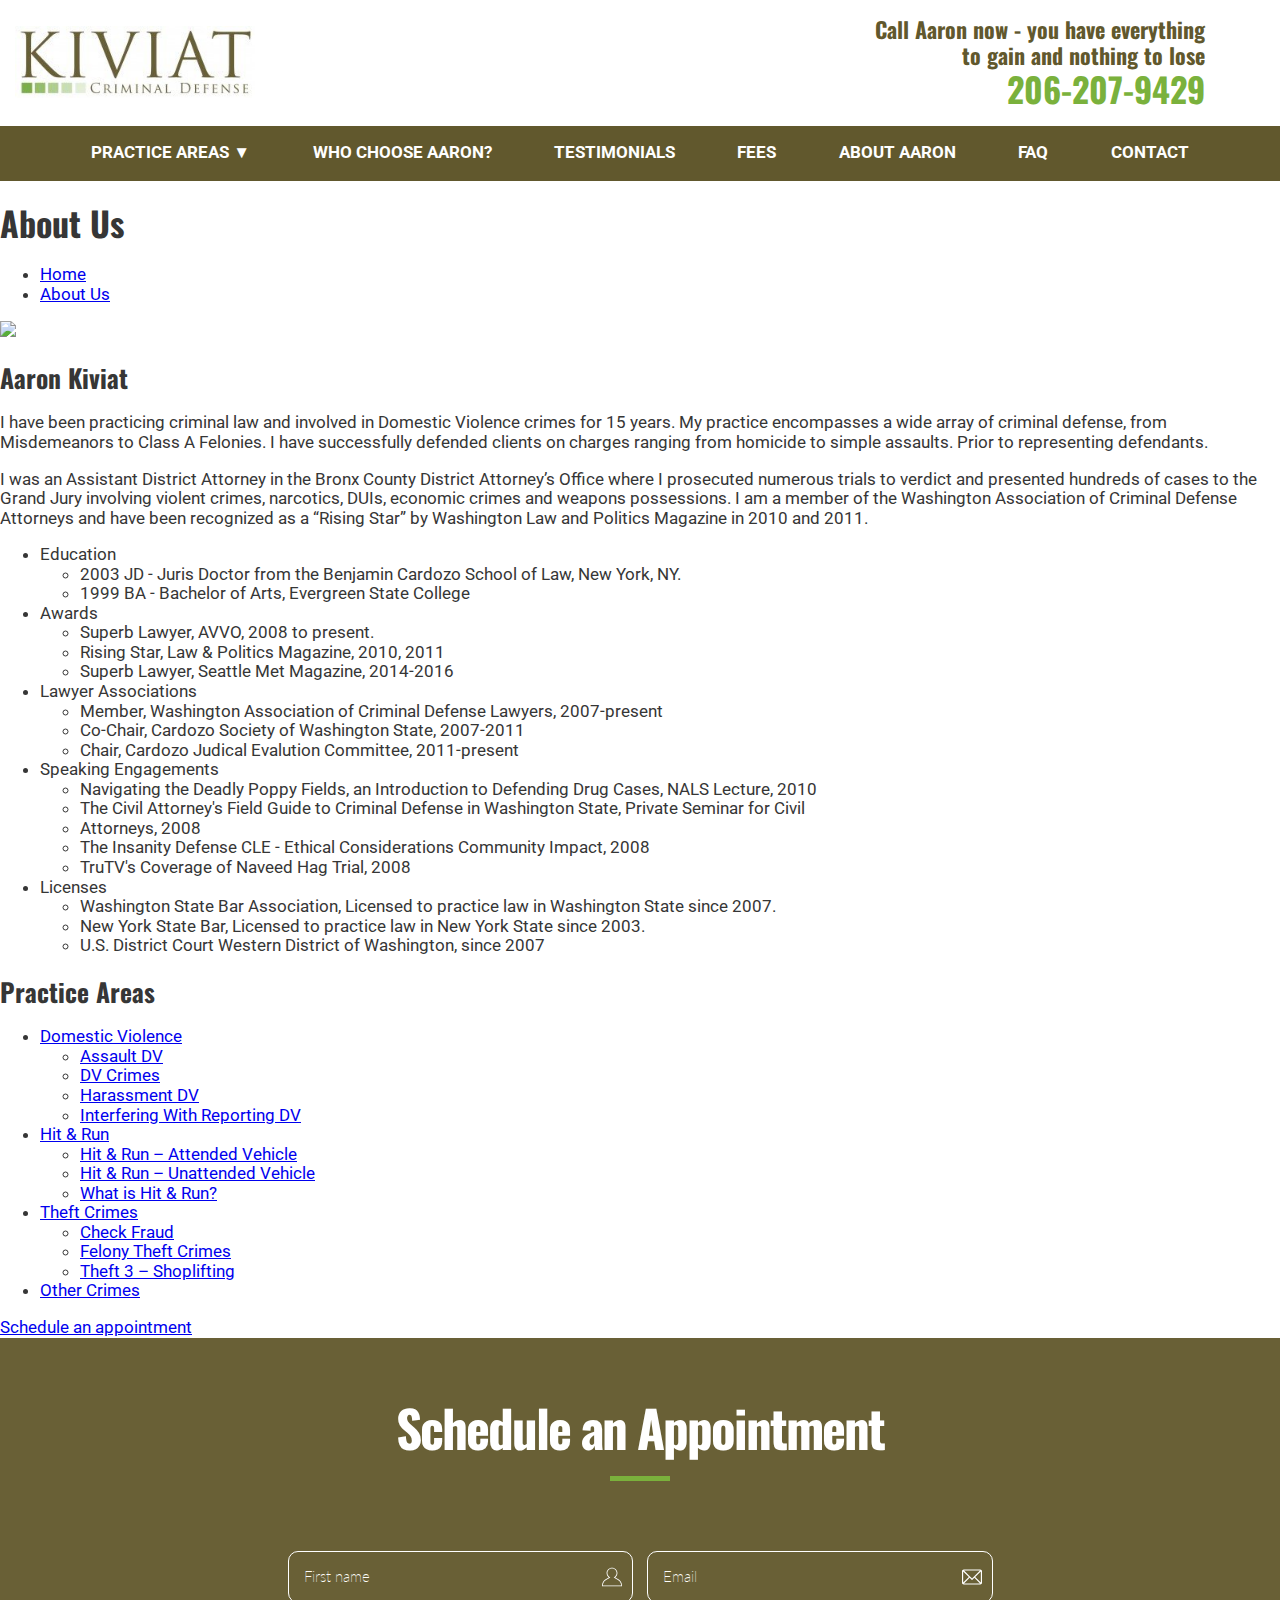
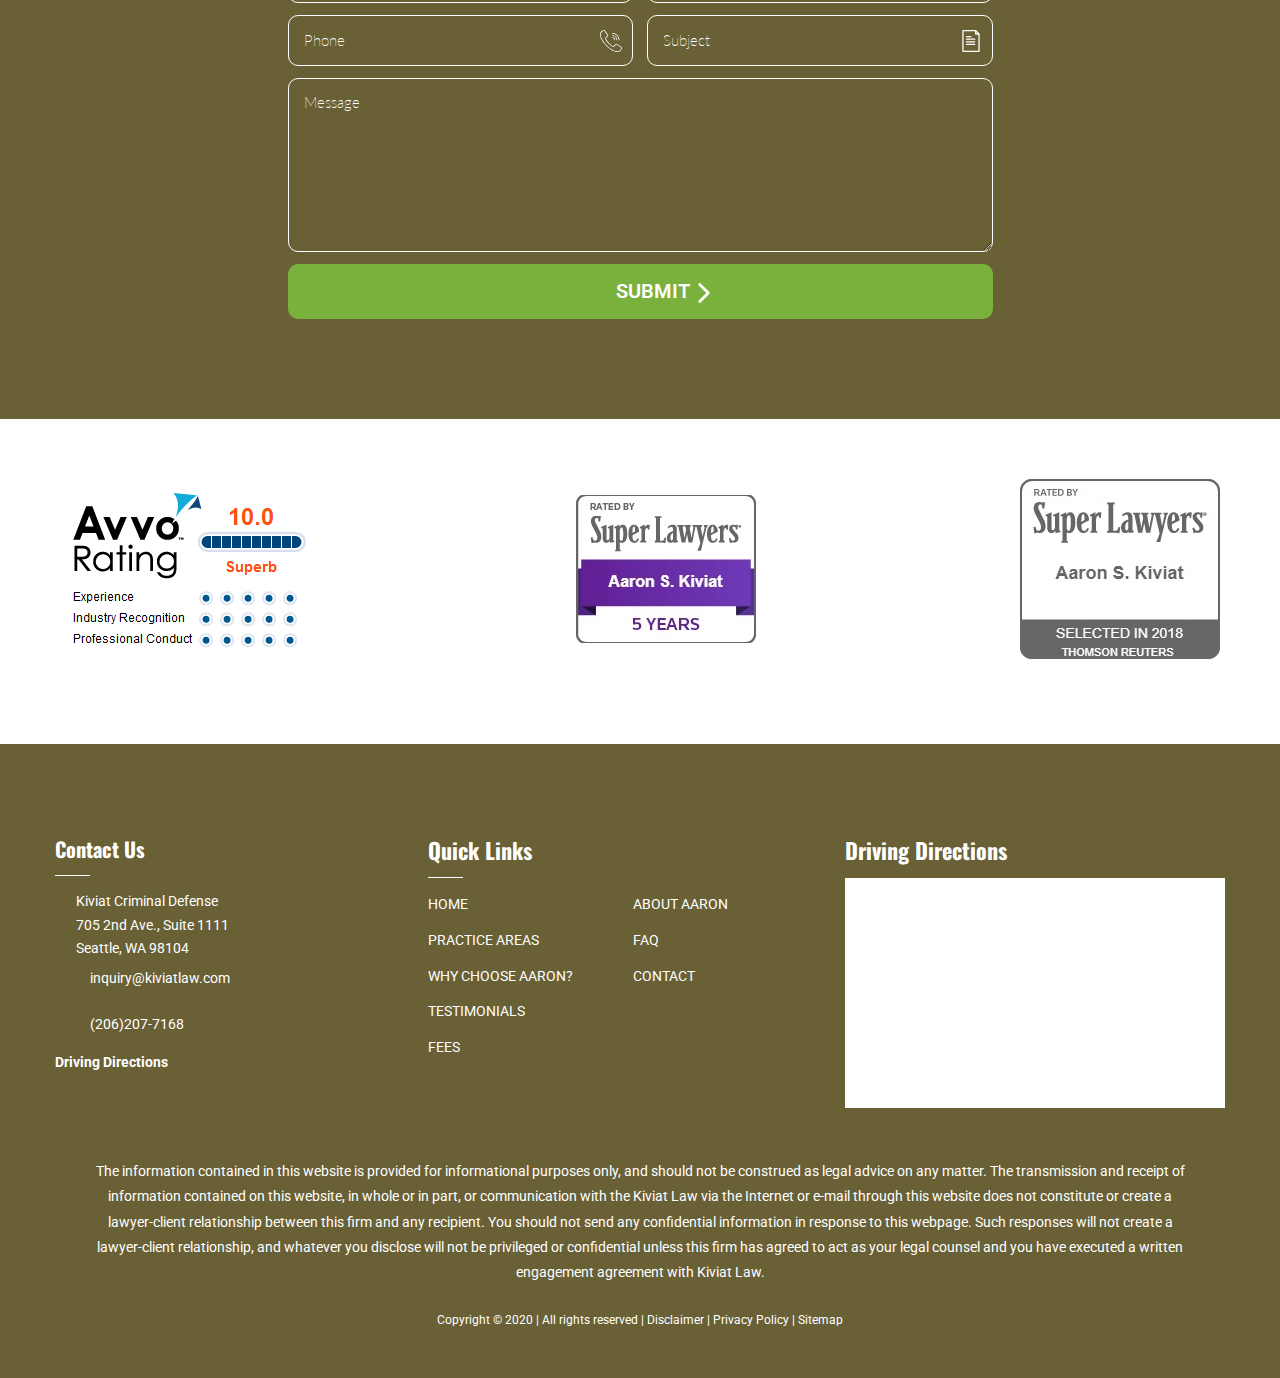
==== index-about-us.html @ 4c31a136 "add about-us page with content within" ====
<!DOCTYPE html>
    <html lang="en">
      <head>
          <meta charset="UTF-8">

          <meta name="description" content="">
          <meta name="viewport" content="width=device-width, initial-scale=1.0">

          <title>About us</title>

          <link rel="stylesheet" href="css/normalize.css">
          <link rel="stylesheet" href="css/style.css">
      </head>
      <body>
        <header>
          <div class="top">
            <div class="container">
              <a href="#" class="logo"><img src="img/kiviat-logo.jpg" class="logo__img"></a>
              <div class="info-box">
                <p class="info-box__text">
                  Call Aaron now - you have everything to gain and nothing to lose
                </p>
                <a href="tel2062079429" class="info-box__number">206-207-9429</a>
              </div>
            </div>
          </div>
          <div class="navbar">
            <div class="container">
              <ul class="menu">
                <li class="dropdown">
                  <a href="#" class="menu__link"><span class="menu__name">Practice areas ▼</span></a>
                  <ul class="dropdown-menu">
                    <li><a href="#" class="menu__link main-area">Domestic Violence</a>
                      <ul>
                        <li><a href="#" class="menu__link sub-area">Assault DV</a></li>
                        <li><a href="#" class="menu__link sub-area">DV Crimes</a></li>
                        <li><a href="#" class="menu__link sub-area">Harassment DV</a></li>
                        <li><a href="#" class="menu__link sub-area">Interfering With Reporting DV</a></li>
                      </ul>
                    </li>
                    <li><a href="#" class="menu__link main-area">Hit & Run</a>
                      <ul>
                        <li><a href="#" class="menu__link sub-area">Hit & Run – Attended Vehicle</a></li>
                        <li><a href="#" class="menu__link sub-area">Hit & Run – Unattended Vehicle</a></li>
                        <li><a href="#" class="menu__link sub-area">What is Hit & Run?</a></li>
                      </ul>
                    </li>
                    <li><a href="#" class="menu__link main-area">Theft Crimes</a>
                      <ul>
                        <li><a href="#" class="menu__link sub-area">Check Fraud</a></li>
                        <li><a href="#" class="menu__link sub-area">Felony Theft Crimes</a></li>
                        <li><a href="#" class="menu__link sub-area">Theft 3 – Shoplifting</a></li>
                        <li><a href="#" class="menu__link sub-area">Other Crimes</a></li>
                      </ul>
                    </li>
                  </ul>
                </li>
                <li>
                  <a href="#" class="menu__link"><span class="menu__name">Who choose Aaron?</span></a>
                </li>
                <li>
                  <a href="#" class="menu__link"><span class="menu__name">Testimonials</span></a>
                </li>
                <li>
                  <a href="#" class="menu__link"><span class="menu__name">Fees</span></a>
                </li>
                <li>
                  <a href="#" class="menu__link"><span class="menu__name">About Aaron</span></a>
                </li>
                <li>
                  <a href="#" class="menu__link"><span class="menu__name">FAQ</span></a>
                </li>
                <li>
                  <a href="#" class="menu__link"><span class="menu__name">Contact</span></a>
                </li>
              </ul>
            </div>
          </div>
        </header>
        <div class="about-us__cover-screen">
          <div class="container">
            <h1 class="title">About Us</h1>
          </div>
        </div>
        <div class="about-us__main-screen">
          <div class="container">
            <ul class="breadcrumbs">
              <li class="breadcrumbs__item"><a class="breadcrumbs__link" href="#">Home</a></li>
              <li class="breadcrumbs__item"><a class="breadcrumbs__link" href="#">About Us</a></li>
            </ul>
            <div class="center-box">
              <div class="left-box">
                <div class="bio-box">
                  <img src="img/Aaron.jpg" class="bio-box__portrait">
                  <div class="bio-box__content-box">
                    <h2 class="bio-box__name">Aaron Kiviat</h2>
                    <p class="bio-box__text">
                        I have been practicing criminal law and involved in Domestic Violence crimes for 15 years. My practice encompasses a wide array of criminal defense, from Misdemeanors to Class A Felonies. I have successfully defended clients on charges ranging from homicide to simple assaults. Prior to representing defendants.
                    </p>
                    <p class="bio-box__text">
                        I was an Assistant District Attorney in the Bronx County District Attorney’s Office where I prosecuted numerous trials to verdict and presented hundreds of cases to the Grand Jury involving violent crimes, narcotics, DUIs, economic crimes and weapons possessions. I am a member of the Washington Association of Criminal Defense Attorneys and have been recognized as a “Rising Star” by Washington Law and Politics Magazine in 2010 and 2011.
                    </p>
                  </div>
                </div>
                <div class="experience-box">
                  <ul class="experience-box__list">
                    <li><span class="experience-box__main-item">Education</span>
                      <ul>
                        <li class="experience-box__sub-item">2003 JD - Juris Doctor from the Benjamin Cardozo School of Law, New York, NY.</li>
                        <li class="experience-box__sub-item">1999 BA - Bachelor of Arts, Evergreen State College</li>
                      </ul>
                    </li>
                    <li><span class="experience-box__main-item">Awards</span>
                      <ul>
                        <li class="experience-box__sub-item">Superb Lawyer, AVVO, 2008 to present.</li>
                        <li class="experience-box__sub-item">Rising Star, Law & Politics Magazine, 2010, 2011</li>
                        <li class="experience-box__sub-item">Superb Lawyer, Seattle Met Magazine, 2014-2016</li>
                      </ul>
                    </li>
                    <li><span class="experience-box__main-item">Lawyer Associations</span>
                      <ul>
                        <li class="experience-box__sub-item">Member, Washington Association of Criminal Defense Lawyers, 2007-present</li>
                        <li class="experience-box__sub-item">Co-Chair, Cardozo Society of Washington State, 2007-2011</li>
                        <li class="experience-box__sub-item">Chair, Cardozo Judical Evalution Committee, 2011-present</li>
                      </ul>
                    </li>
                    <li><span class="experience-box__main-item">Speaking Engagements</span>
                      <ul>
                        <li class="experience-box__sub-item">Navigating the Deadly Poppy Fields, an Introduction to Defending Drug Cases, NALS Lecture, 2010</li>
                        <li class="experience-box__sub-item">The Civil Attorney's Field Guide to Criminal Defense in Washington State, Private Seminar for Civil</li>
                        <li class="experience-box__sub-item">Attorneys, 2008</li>
                        <li class="experience-box__sub-item">The Insanity Defense CLE - Ethical Considerations Community Impact, 2008</li>
                        <li class="experience-box__sub-item">TruTV's Coverage of Naveed Hag Trial, 2008</li>
                      </ul>
                    </li>
                    <li><span class="experience-box__main-item">Licenses</span>
                      <ul>
                        <li class="experience-box__sub-item">Washington State Bar Association, Licensed to practice law in Washington State since 2007.</li>
                        <li class="experience-box__sub-item">New York State Bar, Licensed to practice law in New York State since 2003.</li>
                        <li class="experience-box__sub-item">U.S. District Court Western District of Washington, since 2007</li>
                      </ul>
                    </li>
                  </ul>
                </div>
              </div>
              <div class="right-box">
                <h2 class="right-box__heading">Practice Areas</h2>
                <div class="side-menu">
                  <ul class="side-menu__list">
                    <li><a href="#" class="side-menu__link side-menu__main-area">Domestic Violence</a>
                      <ul>
                        <li><a href="#" class="side-menu__link side-menu__sub-area">Assault DV</a></li>
                        <li><a href="#" class="side-menu__link side-menu__sub-area">DV Crimes</a></li>
                        <li><a href="#" class="side-menu__link side-menu__sub-area">Harassment DV</a></li>
                        <li><a href="#" class="side-menu__link side-menu__sub-area">Interfering With Reporting DV</a></li>
                      </ul>
                    </li>
                    <li><a href="#" class="side-menu__link side-menu__main-area">Hit & Run</a>
                      <ul>
                        <li><a href="#" class="side-menu__link side-menu__sub-area">Hit & Run – Attended Vehicle</a></li>
                        <li><a href="#" class="side-menu__link side-menu__sub-area">Hit & Run – Unattended Vehicle</a></li>
                        <li><a href="#" class="side-menu__link side-menu__sub-area">What is Hit & Run?</a></li>
                      </ul>
                    </li>
                    <li><a href="#" class="side-menu__link side-menu__main-area">Theft Crimes</a>
                      <ul>
                        <li><a href="#" class="side-menu__link side-menu__sub-area">Check Fraud</a></li>
                        <li><a href="#" class="side-menu__link side-menu__sub-area">Felony Theft Crimes</a></li>
                        <li><a href="#" class="side-menu__link side-menu__sub-area">Theft 3 – Shoplifting</a></li>
                      </ul>
                    </li>
                    <li><a href="#" class="side-menu__link side-menu__main-area">Other Crimes</a></li>
                  </ul>
                </div>
                <a class="right-box__link" href="#">Schedule an appointment<i class="icon icon_arrow" style="height: 16px;"></i></a>
              </div>
            </div>
          </div>
        </div>
        <div class="application-screen">
          <div class="container">
            <h2 class="title">Schedule an Appointment</h2>
            <form action="#" method="POST" class="">
              <div class="box-form">
                <input class="name-form block-form" type="text" name="name-form" placeholder="First name">
                <input class="email-form block-form" type="email" name="email-form" placeholder="Email">
                <input class="phone-form block-form" type="number" name="phone-form" placeholder="Phone">
                <input class="subject-form block-form" type="text" name="subject-form" placeholder="Subject">
                <textarea class="message-form" rows="8" name="message-form" placeholder="Message"></textarea>
                <button class="submit-form" type="submit">Submit
                  <i class="icon icon_arrow"></i>
                </button>
              </div>
            </form>
          </div>
        </div>
        <div class="badge-screen">
          <div class="container">
            <a class="box-link" href="#"><img src="img/Avvo-Badge-Kiviat.png" class="box-link__pic"></a>
            <a class="box-link" href="#"><img src="img/kiviat-super-lawyers-5-year.jpg" class="box-link__pic"></a>
            <a class="box-link" href="#"><img src="img/kiviat-super-laywers-badge.jpg" class="box-link__pic"></a>
          </div>
        </div>
        <footer>
          <div class="container">
            <div class="top-box">
              <div class="contact-us">
                <h2 class="title">
                  Contact Us
                </h2>
                <div class="contact-us__content">
                  <div class="contact-us__addres contact-us__item">
                    <img class="contact-us__addres__pic contact-us__pic" src="">
                    <p class="contact-us__text">Kiviat Criminal Defense 705 2nd Ave., Suite 1111 Seattle, WA 98104</p>
                  </div>
                  <div class="contact-us__email contact-us__item">
                    <img class="contact-us__email__pic contact-us__pic" src="">
                    <a href="#" class="contact-us__link">inquiry@kiviatlaw.com</a>
                  </div>
                  <div class="contact-us__phone-number contact-us__item">
                    <img class="contact-us__phone-number__pic contact-us__pic" src="">
                    <a href="#" class="contact-us__link">(206)207-7168</a>
                  </div>
                  <div class="contact-us__way contact-us__item">
                    <a href="#" class="contact-us__link contact-us__way__link">Driving Directions</a>
                  </div>
                </div>
              </div>
              <div class="quick-links">
                <h2 class="title">Quick Links</h2>
                <div class="quick-links__box">
                  <a href="#" class="quick-links__home quick-links__link">Home</a>
                  <a href="#" class="quick-links__areas quick-links__link">Practice Areas</a>
                  <a href="#" class="quick-links__why-choose quick-links__link">Why choose Aaron?</a>
                  <a href="#" class="quick-links__testimonials quick-links__link">Testimonials</a>
                  <a href="#" class="quick-links__fees quick-links__link">Fees</a>
                  <a href="#" class="quick-links__about quick-links__link">About Aaron</a>
                  <a href="#" class="quick-links__faq quick-links__link">FAQ</a>
                  <a href="#" class="quick-links__contact quick-links__link">Contact</a>
                </div>
              </div>
              <div class="directions">
                <h2 class="title">Driving Directions</h2>
                <div class="directions__map">
                  <iframe src="https://www.google.com/maps/embed?pb=!1m18!1m12!1m3!1d2690.1885197083843!2d-122.33582838436965!3d47.60302387918444!2m3!1f0!2f0!3f0!3m2!1i1024!2i768!4f13.1!3m3!1m2!1s0x54906ab071b99947%3A0xea3932a0c616a110!2sLaw%20Office%20of%20Aaron%20S.%20Kiviat%2C%20PLLC!5e0!3m2!1sen!2sru!4v1580724271429!5m2!1sen!2sru" frameborder="0" style="border:0;" allowfullscreen=""></iframe>
                </div>
              </div>
            </div>
            <div class="bottom-box">
              <p class="text">
                  The information contained in this website is provided for informational purposes only, and should not be construed as legal advice on any matter. The transmission and receipt of information contained on this website, in whole or in part, or communication with the Kiviat Law via the Internet or e-mail through this website does not constitute or create a lawyer-client relationship between this firm and any recipient. You should not send any confidential information in response to this webpage. Such responses will not create a lawyer-client relationship, and whatever you disclose will not be privileged or confidential unless this firm has agreed to act as your legal counsel and you have executed a written engagement agreement with Kiviat Law.
              </p>
              <p class="information">
                Copyright © 2020  |  All rights reserved  |  <a href="#" class="information__link">Disclaimer</a>  |  <a href="#" class="information__link">Privacy Policy</a>  |  <a href="#" class="information__link">Sitemap</a></p>
            </div>
          </div>
        </footer>
      </body>
    </html>
---- css/style.css ----
@import url('https://fonts.googleapis.com/css?family=Lato:200,300,400|Roboto:300,300i,400,400i,500|Oswald:300,400,500&display=swap');

html,
body {
    margin: 0;
    padding: 0;
    font-size: 100%;
    font-family: Arial,sans-serif;
    color: #363636;
    background-color: #FFFFFF;
    width: 100%;
    font-size: 17px;
}

body {
    font-family: 'Roboto';
}

h1,
h2,
h3,
h4,
h5 {
    font-family: 'Oswald', sans-serif;
}

.icon {
    background-repeat: no-repeat;
    background-position: center;
    background-size: contain;
    display: inline-block;
    height: 20px;
    width: 20px;
    vertical-align: middle;
}

.icon_arrow {
    background-image: url(../img/icons/arrow.svg);
}

.icon_phone {
    background-image: url(../img/icons/phone.svg);
    vertical-align: top;
    margin-right: 10px;
}

header {
    width: 100%;
    display: block;
}

.top {
    width: 100%;
    display: block;
    background: #FFFFFF;
    padding: 16px 0;
    font-family: 'Oswald', sans-serif;
}

header .top .container {
    max-width: 1250px;
    margin: 0px auto 0px;
    display: flex;
    align-items: center;
    flex-wrap: wrap;
    justify-content: space-between;
    /* height: 130px; */
}

header .logo {
    text-decoration: none;
    display: block;
}

Header .logo__img {
    height: 72px;
    
}

.info-box {
    max-width: 340px;
    /* height: 90px; */
    display: block;
    text-align: right;
    margin-right: 60px;
    line-height: 1.2;    
}

.info-box__text {
    color: #61582d;
    font-weight: 800;
    margin-block-start: 0em;
    margin-block-end: 0em;
    margin-inline-start: 0px;
    margin-inline-end: 0px;
    font-size: 22px;
}

header .info-box__number {
    color: #7ab13c;
    font-size: 2rem;
    font-weight: bold;
    margin-block-start: 0em;
    margin-block-end: 0em;
    margin-inline-start: 0px;
    margin-inline-end: 0px;
    margin-top: 5px;
    text-decoration: none;
}

header .info-box__number:hover {
    color: #666666;
}

header .navbar {
    width: 100%;
    background: #61582d;
    display: flex;
    
}

header .navbar .container {
    max-width: 1160px;
    width: 100%;
    margin: 0px auto;
    display: block;
    height: 55px;
    align-items: center;
}

header .menu {
    display: flex;
    justify-content: space-around;
    padding: 0px;
    align-items: center;
    width: 100%;
}

header .menu__link {
    text-decoration: none;
    display: inline-block;
    /* margin: 0px 10px; */
}

header .menu__name {
    color: #FFFFFF;
    text-transform: uppercase;
    font-weight: bold;
    
}

header li {
    position: relative;
    list-style: none;
}

header .dropdown-menu {
    top: 100%;
    width: 220px;
    position: absolute;
    z-index: 10;
    display: none;
    background: rgb(97, 88, 45);
}

header .dropdown:hover > .dropdown-menu {
    display: block;
}

header .main-area {
    font-weight: bold;
    font-size: 16px;
    list-style-type: none;
    position: relative;
    left: -25px;
    display: inline-block;
    margin: 15px 0px 10px;
    color: #FFFFFF;
}

header .sub-area {
    list-style-type: none;
    position: relative;
    left: -30px;
    display: inline-block;
    margin: 4px 0px;
    font-weight: normal;
    text-transform: none;
    color: #FFFFFF;
}

.cover-screen {
    width: 100%;
    /* background: url(../img/test-bg.jpg) no-repeat center; */
    background: #696036;
    padding-top: 213px;
    padding-bottom: 213px;
    border-bottom: solid #7ab13c 5px;
}

.cover-screen .container {
    max-width: 1160px;
    margin: 0px auto;
    display: block;
    text-align: center;
}

.cover-screen .title {
    color: #FFFFFF;
    text-align: center;
    /* line-height: 1.1; */
    margin-block-start: 0em;
    margin-block-end: 0em;
    margin-inline-start: 0px;
    margin-inline-end: 0px;
    font-size: 4rem;
    font-weight: 400;
}

.cover-screen .button-to-contact {
    text-decoration: none;
    color: #FFFFFF;
    padding: 18px 30px;
    background: #7ab13c;
    border-radius: 50px;
    box-sizing: border-box;
    text-transform: uppercase;
    display: inline-block;
    margin: 36px auto 0px;
    font-size: 19px;
    font-weight: 500;
    letter-spacing: 1px;
}

.cover-screen .button-to-contact:hover {
    background: #666666;
}

.reason-screen {
    width: 100%;
    min-height: 1060px;
    display: flex;
    background: #FFFFFF;

}

.reason-screen .container {
    display: block;
    max-width: 1280px;
    margin: 60px auto 100px;

}

.reason-screen .block {
    width: 100%;
    max-width: 1180px;
    border: solid #dfdfdf 4px;
    align-items: center;
    display: block;
    position: relative;
}

.reason-screen .block::after {
    background: #FFFFFF center;
    width: 83%;
    height: 6px;
    content: "";
    display: block;
    position: absolute;
    bottom: -5px;
    left: 50%;
    transform: translateX(-50%);
}

.reason-screen .block .title {
    color: #61582d;
    font-size: 3rem;
    text-align: center;
    margin: 20px 80px 10px;
    line-height: 1.15;
    display: inline-block;
    position: relative;
}

.reason-screen .block .title::after {
    background: #7ab13c center;
    margin: 16px auto 5px;
    width: 60px;
    height: 5px;
    content: "";
    display: block;
}

.reason-screen .text {
    color: #000000;
    line-height: 1.9;
    width: 100%;
    max-width: 980px;
    display: block;
    margin: 15px auto 45px;
    text-align: center;
    font-size: 1.1rem;
    font-family: 'Lato';
    font-weight: 300;
}

.reason-screen .box {
    width: 100%;
    max-width: 1185px;
    display: flex;
    margin: 0 auto;
    flex-wrap: wrap;
}

.reason-screen .mini {
    width: 25%;
    padding: 0 8px;
    min-height: 100%;
    box-sizing: border-box;
}

.reason-screen .mini-wrapper {
    display: block;
    height: 100%;
    width: 100%;
    border: 1.5px solid #e4e8e9;
    border-bottom: #7ab13c solid 5px;
    border-radius: 10px;
    box-shadow: 0px 10px 50px rgba(119, 157, 255, 0.3);
}


.reason-screen .mini__pic {
    display: block;
    height: min-content;
    margin: 40px auto 0px;

}


.reason-screen .mini__title {
    text-align: center;
    color: #61582d;
    line-height: 1.3;
    display: block;
    margin: 35px auto 15px;
    font-weight: 800;

}

.reason-screen .mini__title::after {
    background: #7ab13c center;
    margin: 16px auto 0px;
    width: 41px;
    height: 3px;
    content: "";
    display: block;
}


.reason-screen .mini__text {
    display: inline-block;
    margin: 5px 15px 25px;
    text-align: center;
    line-height: 1.7;
    margin-block-start: 0em;
    margin-block-end: 2em;
    font-size: 16px;
}

.testimonials-screen {
    display: block;
    min-height: 850px;
    width: 100%;
    background: #696036 center;
    text-align: center;
}

.testimonials-screen .title {
    display: inline-block;
    color: #FFFFFF;
    font-size: 3rem;
    margin: 44px auto 70px;
    letter-spacing: -2px;
}

.testimonials-screen .title::before {
    margin: 0px auto 0px;
    content: "“";
    display: block;
    color: #7ab13c;
    font-size: 0px;
    background-size: 200%;
    background: url(../img/icons/quote-green.svg) center no-repeat;
    background-size: contain;
    height: 68px;
    margin-bottom: 10px;
}

.testimonials-screen .title::after {
    background: #7ab13c center;
    margin: 25px auto 0px;
    width: 60px;
    height: 5px;
    content: "";
    display: block;
    position: relative;
}

.testimonials-screen .carusel {
    display: flex;
    max-width: 1280px;
    margin: 0px auto 0px;
    align-items: center;
    position: relative;
}

.carusel-wrapper {
    overflow: hidden;
    margin: 0 auto;
    width: 94.85%;
}

.testimonials-screen .carusel-inner {
    display: flex;
    margin: 0 auto;
}

.testimonials-screen .comment {
    /*width: 567px;*/
    width: 50%;
    display: block;
    margin-bottom: 60px;
    flex-shrink: 0;
    padding: 0 20px;
    box-sizing: border-box;
}

.testimonials-screen .comment__cloud {
    background: #FFFFFF;
    display: block;
    width: 100%;
    margin-bottom: 13px;
    position: relative;
    border: solid #7ab13a 2px;
    min-height: 276px;
    margin-bottom: 80px;
    font-weight: 300;
}

.testimonials-screen .comment__cloud::after {
    content: "";
    position: absolute;
    display: block;
    border-bottom: solid #7ab13a 2px;
    border-right: solid #7ab13a 2px;
    height: 52px;
    width: 52px;
    background: #fff;
    position: absolute;
    left: 50%;
    bottom: 0;
    z-index: 1;
    transform: rotate(45deg) skew(10deg, 10deg) translate(-15px, 50px);
}

.testimonials-screen .comment__stars {
    color: #7ab13c;
    text-align: center;
    display: flex;
    justify-content: space-between;
    margin: 50px auto 0px;
    width: 152px;
    height: 26px;
}

.comment__star {
    background: url(../img/icons/star.svg) no-repeat center;
    background-size: contain;
    display: block;
    width: 30px;
    height: 100%;
}

.comment__star_off {
    background-image: url(../img/icons/no-star.svg);
}

.testimonials-screen .comment__text {
    color: #000000;
    line-height: 1.9;
    text-align: center;
    font-style: italic;
    margin: 20px 35px 40px;
    display: block;
    letter-spacing: 1px;
}

.testimonials-screen .comment__client-name {
    color: #FFFFFF;
    text-transform: uppercase;
    text-align: center;
    display: block;
    margin: 0px auto 0px;
    margin-block-start: 0em;
    letter-spacing: 2px;
    font-size: 18px;
}

.testimonials-screen .comment__place {
    color: #FFFFFF;
    font-style: italic;
    text-align: center;
    display: block;
    margin: 5px auto 0px;
    font-weight: 300;
    font-size: 16px;
}

.carusel__nav {
    background: url(../img/icons/arrow.svg) no-repeat center;
    background-size: contain;
    display: block;
    height: 45px;
    width: 45px;
    position: absolute;
    top: 24%;
}

.carusel__prev {
    transform: rotate(180deg);
    left: 0;
}

.carusel__next {
    right: 0;
}

.testimonials-screen .read-more {
    text-decoration: none;
    color: #FFFFFF;
    padding: 18px 30px;
    background: #7ab13c;
    border-radius: 50px;
    box-sizing: border-box;
    display: inline-block;
    text-transform: uppercase;
    margin: 0px auto 50px;
    font-size: 19px;
    font-weight: 500;
    letter-spacing: .7px;
}

.testimonials-screen .read-more:hover {
    background: #666666;

}

.practices-screen {
    display: block;
    width: 100%;
    background: #FFFFFF;

}

.practices-screen .container {
    display: block;
    width: 100%;
    margin: 47px auto 95px;
}

.practices-screen .title {
    text-align: center;
    color: #61582d;
    display: block;
    font-size: 3rem;
    margin-bottom: 50px;
    letter-spacing: -2px;
}

.practices-screen .title::after {
    background: #7ab13c center;
    margin: 25px auto 0px;
    width: 60px;
    height: 6px;
    content: "";
    display: block;
    position: relative;
}

.practices-screen .wrap-box {
    display: flex;
    margin: 0px auto;
    max-width: 1209px;
    flex-wrap: wrap;
    position: relative;
}

.practices-screen .block-link {
    display: block;
    text-decoration: none;
    background: #f9f9f9;
    border: solid #ebebeb 1px;
    width: 33%;
    min-height: 340px;
    box-sizing: border-box;
}

.practices-screen .block-link:nth-child(even):hover {
    background: lightgrey;
}

.practices-screen .block-link:hover {
     background: lightgrey;
}

.practices-screen .block-link:nth-child(even) {
    background: #FFFFFF;
}

.practices-screen .block-link__pic {
    display: block;
    height: min-content;
    margin: 60px auto 16px;
}

.practices-screen .block-link__title {
    text-transform: uppercase;
    color: #000000;
    letter-spacing: -1px;
    text-align: center;
    margin: 0px 20px;
    display: block;
    font-size: 1rem;
}



.practices-screen .block-link__text {
    margin: 35px 50px;
    display: block;
    line-height: 1.5;
    color: #000000;
    text-align: center;
    font-family: 'Lato';
    font-weight: 300;    
}

.quotes-screen {
    width: 100%;
    display: block;
    background: #696036;
}

.quotes-screen__container {
    max-width: 1250px;
    align-items: center;
    margin: 0px auto;
    display: flex;
    position: relative;
    padding-top: 188px;
    padding-bottom: 185px;
}

.quotes-screen .box {
    display: block;
    background: #0000008c;
    /* height: 413px; */
    width: 72%;
    position: relative;
    top: 5px;
}

.quotes-screen .box::before {
    content: '';
    position: absolute;
    top: 40px;
    left: 20px;
    height: 0;
    height: 100px;
    width: 100px;
    background: url(../img/icons/quote-grey.svg) no-repeat center;
    background-size: contain;
    opacity: .2;
}

.quotes-screen .box .content {
    display: block;
    margin: 55px 100px;
    width: 55.5%;
    font-family: 'Lato';
    font-weight: 300;
}

.quotes-screen .box .text {
    font-style: italic;
    color: #FFFFFF;
    line-height: 1.3;
    font-size: 1.2rem;
    display: inline-block;
    margin-block-end: 0.3em;
}

.quotes-screen .box .author {
    font-size: 1.5rem;
    color: #FFFFFF;
    display: inline-block;
    font-style: italic;
}

.quotes-screen .portrait {
    position: absolute;
    display: block;
    bottom: 0px;
    right: 7%;
    width: 42.7%;
}

.quotes-screen .portrait__pic {
    height: min-content;
    display: block;
    position: relative;
    width: 100%;
    height: auto;
}

.phone-screen {
    width: 100%;
    background: #7ab13c;
    padding-bottom: 59px;
    display: block;
}

.phone-screen .container {
    max-width: 1210px;
    display: block;
    margin: 0px auto;
    text-align: center;
    padding-top: 60px;
}

.phone-screen .title {
    font-size: 3.8rem;
    text-align: center;
    display: inline-block;
    margin-block-start: 0em;
    margin-block-end: 0em;
    margin-inline-start: 0px;
    margin-inline-end: 0px;
    color: #FFFFFF;
    line-height: 1.1;
    font-weight: 400;
    font-weight: 400;
    font-size: 3.5rem;
    letter-spacing: 2px;
    line-height: 1.2;
}

.phone-screen .text {
    color: #FFFFFF;
    text-align: center;
    display: inline-block;
    font-family: Oswald;
    font-size: 1.5rem;
    letter-spacing: 1.4px;
}

.phone-screen .link {
    color: #61582d;
    background: #FFFFFF;
    padding: 18px 30px;
    text-transform: uppercase;
    font-size: 20px;
    font-weight: bold;
    text-decoration: none;
    border-radius: 50px;
    display: inline-block;
    letter-spacing: .7px;
}

.phone-screen .link:hover {
    background: #666666;
}

.application-screen {
    width: 100%;
    display: block;
    background: #696036;
}

.application-screen .container {
    max-width: 705px;
    display: block;
    margin: 0px auto;
    text-align: center;
    position: relative;
}

.application-screen .title {
    display: inline-block;
    color: #FFFFFF;
    font-size: 3rem;
    margin: 60px auto 70px;
    letter-spacing: -2px;
}

.application-screen .title::after {
    background: #7ab13c center;
    margin: 20px auto 0px;
    width: 60px;
    height: 5px;
    content: "";
    display: block;
    /* right: 10px; */
    position: relative;

}

.application-screen .box-form {
    display: flex;
    flex-wrap: wrap;
    width: 100%;
    justify-content: space-between;
}

.application-screen .block-form {
    width: 49%;
    margin-bottom: 12px;
    padding: 16px 13px 16px 15px;
    border: solid #FFFFFF 1px;
    border-radius: 10px;
    color: #fefdfa;
    display: block;
    box-sizing: border-box;
    font-size: 0.9rem;
    font-family: Lato;
    background-color: transparent;
    background-position-y: center;
    background-position-x: 97%;
    background-size: 20px;
    background-repeat: no-repeat;
    font-weight: 200;
}

.block-form::placeholder {
    color: inherit;
}

.application-screen .name-form {
    background-image: url(../img/icons/avatar.svg);
}

.application-screen .email-form {
    background-image: url(../img/icons/mail.svg);
}

.application-screen .phone-form {
    background-image: url(../img/icons/phone-call.svg);
    background-size: 22px;
}

.application-screen .subject-form {
    background-image: url(../img/icons/document.svg);
    background-size: 22px;
}

.application-screen .message-form {
    width: 100%;
    margin-bottom: 12px;
    background: #ffffff00;
    padding: 15px 15px 16px 15px;
    border: solid #FFFFFF 1px;
    border-radius: 10px;
    color: #FFFFFF;
    display: block;
    box-sizing: border-box;
    font-size: 0.9rem;
    color: #fefdfa;
    font-weight: 200;
    font-family: Lato;
}

.application-screen .message-form::placeholder {
    color: inherit;
}

.application-screen .submit-form {
    width: 100%;
    text-align: center;
    background: #7ab13c;
    border-radius: 10px;
    padding: 16px 0px;
    text-transform: uppercase;
    color: #FFFFFF;
    display: block;
    font-size: 1.2rem;
    font-weight: 600;
    border: 0px;
    margin-bottom: 100px;
    padding-left: 50px;
}

.application-screen .submit-form:hover {
    background: #666666;
}

.badge-screen {
    width: 100%;
    display: block;
    background: #FFFFFF;
}

.badge-screen .container {
    max-width: 1160px;
    align-items: center;
    margin: 60px auto 80px;
    justify-content: space-between;
    display: flex;
    flex-wrap: wrap;
    position: relative;
}

.badge-screen .box-link {
    text-decoration: none;
    display: block;
}

.badge-screen .box-link__pic {
    width: min-content;
}

footer {
    display: flex;
    background: #696036;
    width: 100%;

}

footer .container {
    width: 100%;
    max-width: 1170px;
    position: relative;
    margin: 0 auto;
    display: block;

}

footer .top-box {
    width: 100%;
    display: flex;
    justify-content: space-between;
    margin-top: 94px;
}

footer .contact-us {
    width: 305px;
    display: block;

}

footer .contact-us .title {
    color: #FFFFFF;
    font-weight: bold;
    display: block;
    margin: 0px 0px 10px;
    font-size: 1.2rem;
}

footer .contact-us .title::after {
    background: #FFFFFF;
    margin: 14px 0px;
    width: 35px;
    height: 1px;
    content: "";
    display: block;
}

footer .contact-us__content {
    width: 190px;
    display: block;
}

footer .contact-us__item {
    display: flex;
    align-items: flex-start;
}

footer .contact-us__address {
    margin-top: 24px;
}

footer .contact-us__email,
footer .contact-us__phone-number {
    align-items: center;
    margin-top: 11px;
}

footer .contact-us__phone-number {
    margin: 31px 0px 22px;
}

footer .contact-us__pic {
    display: block;
    width: min-content;
    margin-right: 12px;
    width: 23px;
}

footer .contact-us__text {
    display: inline-block;
    line-height: 1.7;
    color: #FFFFFF;
    font-size: 0.8rem;
    margin: 0;
}

footer .contact-us__link {
    display: inline-block;
    color: #FFFFFF;
    text-decoration: none;
    font-size: 0.8rem;
}

footer .contact-us__way__link {
    display: inline-block;
    color: #FFFFFF;
    text-decoration: none;
    font-weight: bold;
}

footer .quick-links {
    display: block;
    width: 350px;
}

footer .quick-links .title {
    color: #FFFFFF;
    font-weight: bold;
    display: block;
    margin: 0px 0px 19px;
    font-size: 1.3rem;
}

footer .quick-links .title::after {
    background: #FFFFFF;
    margin: 14px 0px;
    width: 35px;
    height: 1px;
    content: "";
    display: block;
}

footer .quick-links__box {
    display: flex;
    flex-direction: column;
    height: 200px;
    flex-wrap: wrap;
}

footer .quick-links__link {
    display: block;
    margin: 0px 60px 20px 0px;
    text-decoration: none;
    text-transform: uppercase;
    font-size: 0.8rem;
    color: #FFFFFF;
}

footer .directions {
    display: block;
    width: 380px;

}

.directions__map iframe {
    width: 100%;
    height: 100%;
}

footer .directions .title {
    color: #FFFFFF;
    font-weight: bold;
    display: block;
    margin: 0px 0px 15px;
    font-size: 1.3rem;
}

footer .directions__map {
    width: 100%;
    height: 230px;
    background: #FFFFFF;
    display: block;
    border: 0px;
}

footer .bottom-box {
    display: block;
    max-width: 1110px;
    margin: 51px auto 50px;

}

footer .bottom-box .text {
    color: #FFFFFF;
    line-height: 1.85;
    text-align: center;
    margin-bottom: 29px;
    font-size: 0.8rem;
}

footer .bottom-box .information {
    color: #FFFFFF;
    text-align: center;
    font-size: 0.7rem;
}

footer .bottom-box .information__link {
    text-decoration: none ;
    color: #FFFFFF;
}


/* index-faq */


.faq__cover-screen {
    width: 100%;
    height: 295px;
    display: flex;
    border-bottom: 5px solid #7ab13c;
    background: url();
    align-items: center;
}

.faq__cover-screen .container {
    display: block;
    width: 100%;
    text-align: center;
}

.faq__cover-screen .title {
    display: inline-block;
    /* color: #FFFFFF; */
    color: #000000;
    margin-block-start: 0em;
    margin-block-end: 0em;
    margin-inline-start: 0px;
    margin-inline-end: 0px;
    font-size: 3.9rem;
    font-weight: 400;
    position: relative;
    right: 30px;
    bottom: 12px;
}

.faq__main-screen {
    width: 100%;
    display: block;
    background: #FFFFFF;
}

.faq__main-screen .container {
    max-width: 1250px;
    display: block;
    margin: 20px auto 210px;
}

.faq__main-screen .center-box {
    display: flex;
    width: 100%;
}

.faq__main-screen .left-box {
    width: 853px;
    display: block;
    margin-right: auto;
    margin-top: 35px;
}

.faq__main-screen .breadcrumbs {
    margin: 0px 0px 45px;
    padding-inline-start: 0px;
}

.faq__main-screen .breadcrumbs__item {
    display: inline-block;
}

.faq__main-screen .breadcrumbs__link {
    text-decoration: none;
    color: #777777;
    font-size: 0.7rem;
}

.faq__main-screen .breadcrumbs__item + .breadcrumbs__item::before {
    content: '/';
    padding: 0px 5px;
}

.faq__main-screen .accordion {
    width: 100%;
    display: block;
}

.faq__main-screen .tab {
    border: solid #ebebeb 1px;
    color: #000000;
    margin-bottom: 15px;
    box-sizing: border-box;
    background: #F9F9FA;
}

.faq__main-screen .tab input {
    display: none; 
}

.faq__main-screen .tab__content {
    display: none; 
}
    
.faq__main-screen .tab__title {
    padding: 15px 20px;
    display: block;
    cursor: pointer;
    font-weight: 500;
}

.faq__main-screen .tab__title::after {
    content: '^';
    float: right;
    rotate: 180deg;
}

.faq__main-screen .tab__content {
    padding: 3px 30px 10px 20px;
    color: #656565;
    line-height: 2;
    background: #FFFFFF;
    border-top: 1px solid #ebebeb;
}

.faq__main-screen .tab :checked + .tab__title {
    background-color: #FFFFFF;
}

.faq__main-screen .tab :checked + .tab__title::after {
    content: '^';
}

.faq__main-screen .tab :checked ~ .tab__content {
    display: block;
}

.faq__main-screen .right-box {
    width: 315px;
    display: block;
    position: relative;
    right: 50px;

}

.faq__main-screen .heading {
    color: #61582d;
    display: block;
    margin-bottom: 10px;
    margin-block-start: 0em;
    margin-block-end: 0em;
    margin-inline-start: 0px;
    margin-inline-end: 0px;
    font-size: 1.2rem;
}

.faq__main-screen .side-menu {
    width: 100%;
    box-sizing: border-box;
    border: 1px solid #ebebeb;
    background: #F9F9FA;
    display: block;
    margin-bottom: 17px;
    margin-top: 10px;
}

.faq__main-screen .side-menu ul {
    padding-inline-start: 0px;
    list-style: none;
}

.faq__main-screen .side-menu li {
    padding-inline-start: 0px;
    list-style: none;
}

.faq__main-screen .side-menu__list {
    margin: 20px 20px 0px;
    font-size: 0.9rem;
}

.faq__main-screen .side-menu__link {
    text-decoration: none;
}

.faq__main-screen .side-menu__main-area {
    color: #000000;
    font-weight: bold;
    margin-bottom: 12px;
    display: inline-block;
}

.faq__main-screen .side-menu__sub-area {
    margin-bottom: 14px;
    display: inline-block;
    color: #656565;
}

.faq__main-screen .right-box__link {
    text-decoration: none;
    color: #FFFFFF;
    padding: 18px 0px;
    background: #7ab13c;
    border-radius: 5px;
    box-sizing: border-box;
    display: block;
    text-transform: uppercase;
    font-size: 18px;
    font-weight: 500;
    width: 100%;
    text-align: center;
    
}

.testimonials__cover-screen {
    width: 100%;
    height: 295px;
    display: flex;
    border-bottom: 5px solid #7ab13c;
    background: url();
    align-items: center;
}

.testimonials__cover-screen .container {
    display: block;
    width: 100%;
    text-align: center;
}

.testimonials__cover-screen .title {
    display: inline-block;
    /* color: #FFFFFF; */
    color: #000000;
    margin-block-start: 0em;
    margin-block-end: 0em;
    margin-inline-start: 0px;
    margin-inline-end: 0px;
    font-size: 3.9rem;
    font-weight: 400;
    position: relative;
    right: 30px;
    bottom: 12px;

}

.testimonials__main-screen {
    width: 100%;
    display: block;
    background: #FFFFFF;
}

.testimonials__main-screen .container {
    max-width: 1250px;
    display: block;
    margin: 20px auto 210px;
}

.testimonials__main-screen .center-box {
    display: flex;
    width: 100%;
}

.testimonials__main-screen .left-box {
    width: 853px;
    display: block;
    margin-right: auto;
    margin-top: 35px;
}

.testimonials__main-screen .breadcrumbs {
    margin: 0px 0px 45px;
    padding-inline-start: 0px;
}

.testimonials__main-screen .breadcrumbs__item {
    display: inline-block;
}

.testimonials__main-screen .breadcrumbs__link {
    text-decoration: none;
    color: #777777;
    font-size: 0.7rem;
}

.testimonials__main-screen .breadcrumbs__item + .breadcrumbs__item::before {
    content: '/';
    padding: 0px 5px;
}

.testimonials__main-screen .quote-block {
    width: 100%;
    box-sizing: border-box;
    margin-bottom: 15px;
    border: 1px solid #ebebeb;
    display: block;
    border-radius: 15px;
}

.testimonials__main-screen .quote-block__content {
    margin: 60px 40px 30px 70px;
    display: block;
}

.testimonials__main-screen .quote-block__text {
     font-style: italic;
     line-height: 1.9;

}

.testimonials__main-screen .quote-block__author {
    font-weight: bold;
    margin-top: 30px;
    display: block;
    margin-block-end: 0em;

}

.testimonials__main-screen .quote-block__ocupation {
    font-style: italic;
    margin-block-start: 0em;
    color: #9f9f9f;
    margin-top: 10px;
    display: block;
    font-size: 1.2rem;
}

.testimonials__main-screen .right-box {
    width: 315px;
    display: block;
    position: relative;
    right: 50px;

}

.testimonials__main-screen .heading {
    color: #61582d;
    display: block;
    margin-bottom: 10px;
    margin-block-start: 0em;
    margin-block-end: 0em;
    margin-inline-start: 0px;
    margin-inline-end: 0px;
    font-size: 1.2rem;
}

.testimonials__main-screen .side-menu {
    width: 100%;
    box-sizing: border-box;
    border: 1px solid #ebebeb;
    background: #F9F9FA;
    display: block;
    margin-bottom: 17px;
    margin-top: 10px;
}

.testimonials__main-screen .side-menu ul {
    padding-inline-start: 0px;
    list-style: none;
}

.testimonials__main-screen .side-menu li {
    padding-inline-start: 0px;
    list-style: none;
}

.testimonials__main-screen .side-menu__list {
    margin: 15px 20px 0px;
    font-size: 0.9rem;
}

.testimonials__main-screen .side-menu__link {
    text-decoration: none;
}

.testimonials__main-screen .side-menu__main-area {
    color: #000000;
    font-weight: bold;
    margin-bottom: 12px;
    display: inline-block;
}

.testimonials__main-screen .side-menu__sub-area {
    margin-bottom: 14px;
    display: inline-block;
    color: #656565;
}

.testimonials__main-screen .right-box__link {
    text-decoration: none;
    color: #FFFFFF;
    padding: 18px 0px;
    background: #7ab13c;
    border-radius: 5px;
    box-sizing: border-box;
    display: block;
    text-transform: uppercase;
    font-size: 18px;
    font-weight: 500;
    width: 100%;
    text-align: center;
}

@media screen and (max-width: 1270px) {
    .container {
        padding-left: 15px;
        padding-right: 15px;
        box-sizing: border-box;
    }

    .quotes-screen__container {
        padding-top: 80px;
        padding-bottom: 80px;
    }
}

@media screen and (max-width: 1068px) {
    footer .top-box {
        flex-wrap: wrap;
        justify-content: flex-start;
    }

    footer .directions {
        width: 100%;
        margin-top: 20px;
    }
}

@media screen and (max-width: 928px) {
    .quotes-screen .portrait {
        display: none;
    }

    .quotes-screen .box {
        width: 100%;
    }

    .quotes-screen .box .content {
        width: initial;
    }
}

@media screen and (max-width: 767px) {
    html,
    body {
        font-size: 15px;
    }
    
    .practices-screen .block-link {
        width: 50%;
    }

    .practices-screen .block-link:nth-child(3) {
        background: #FFFFFF;
    }

    .practices-screen .block-link:nth-child(4) {
        background-color: #f9f9f9;
    }

    .testimonials-screen .comment {
        width: 100%;
    }

    .reason-screen .mini {
        width: 50%;
        padding-bottom: 20px;
    }

    header .logo__img {
        height: 46px;
    }

    .info-box__text {
        font-size: 18px;
    }
}

@media screen and (max-width: 669px) {
    .info-box {
        /*text-align: left;*/
    }
}
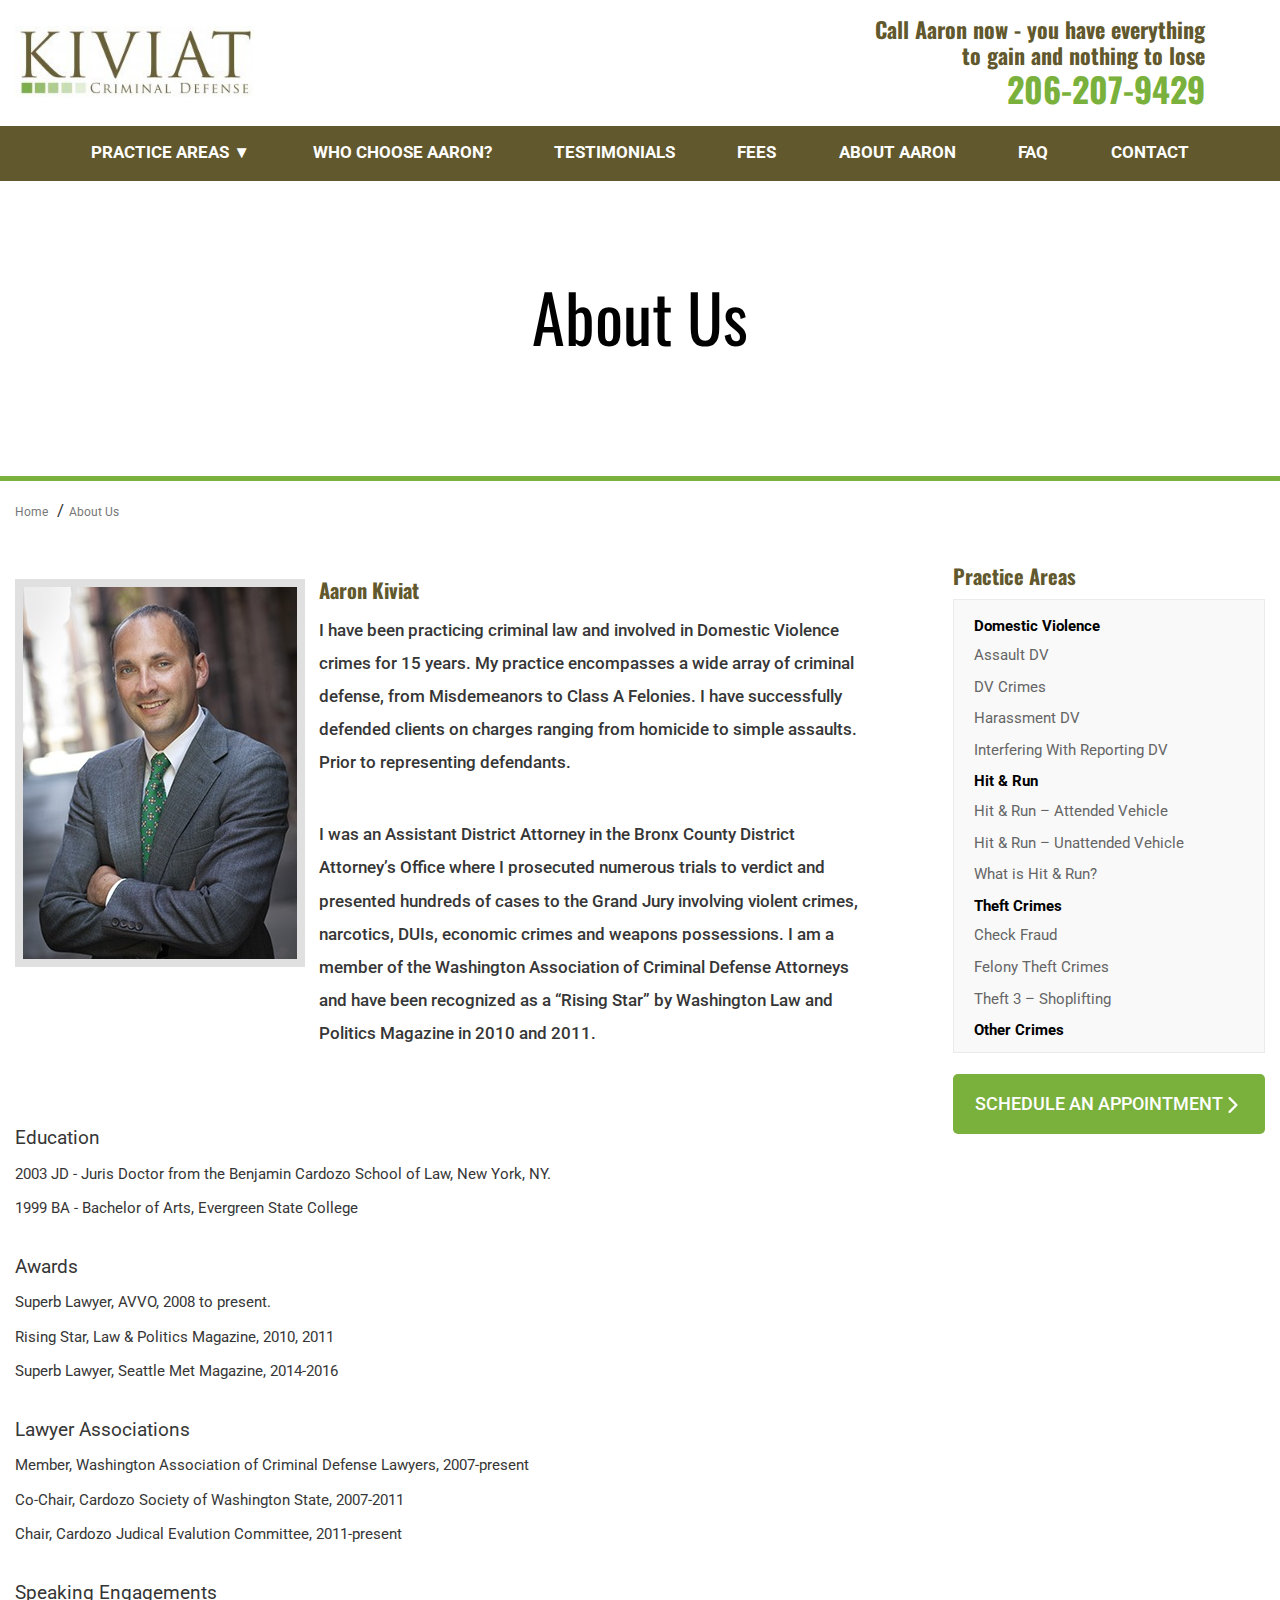
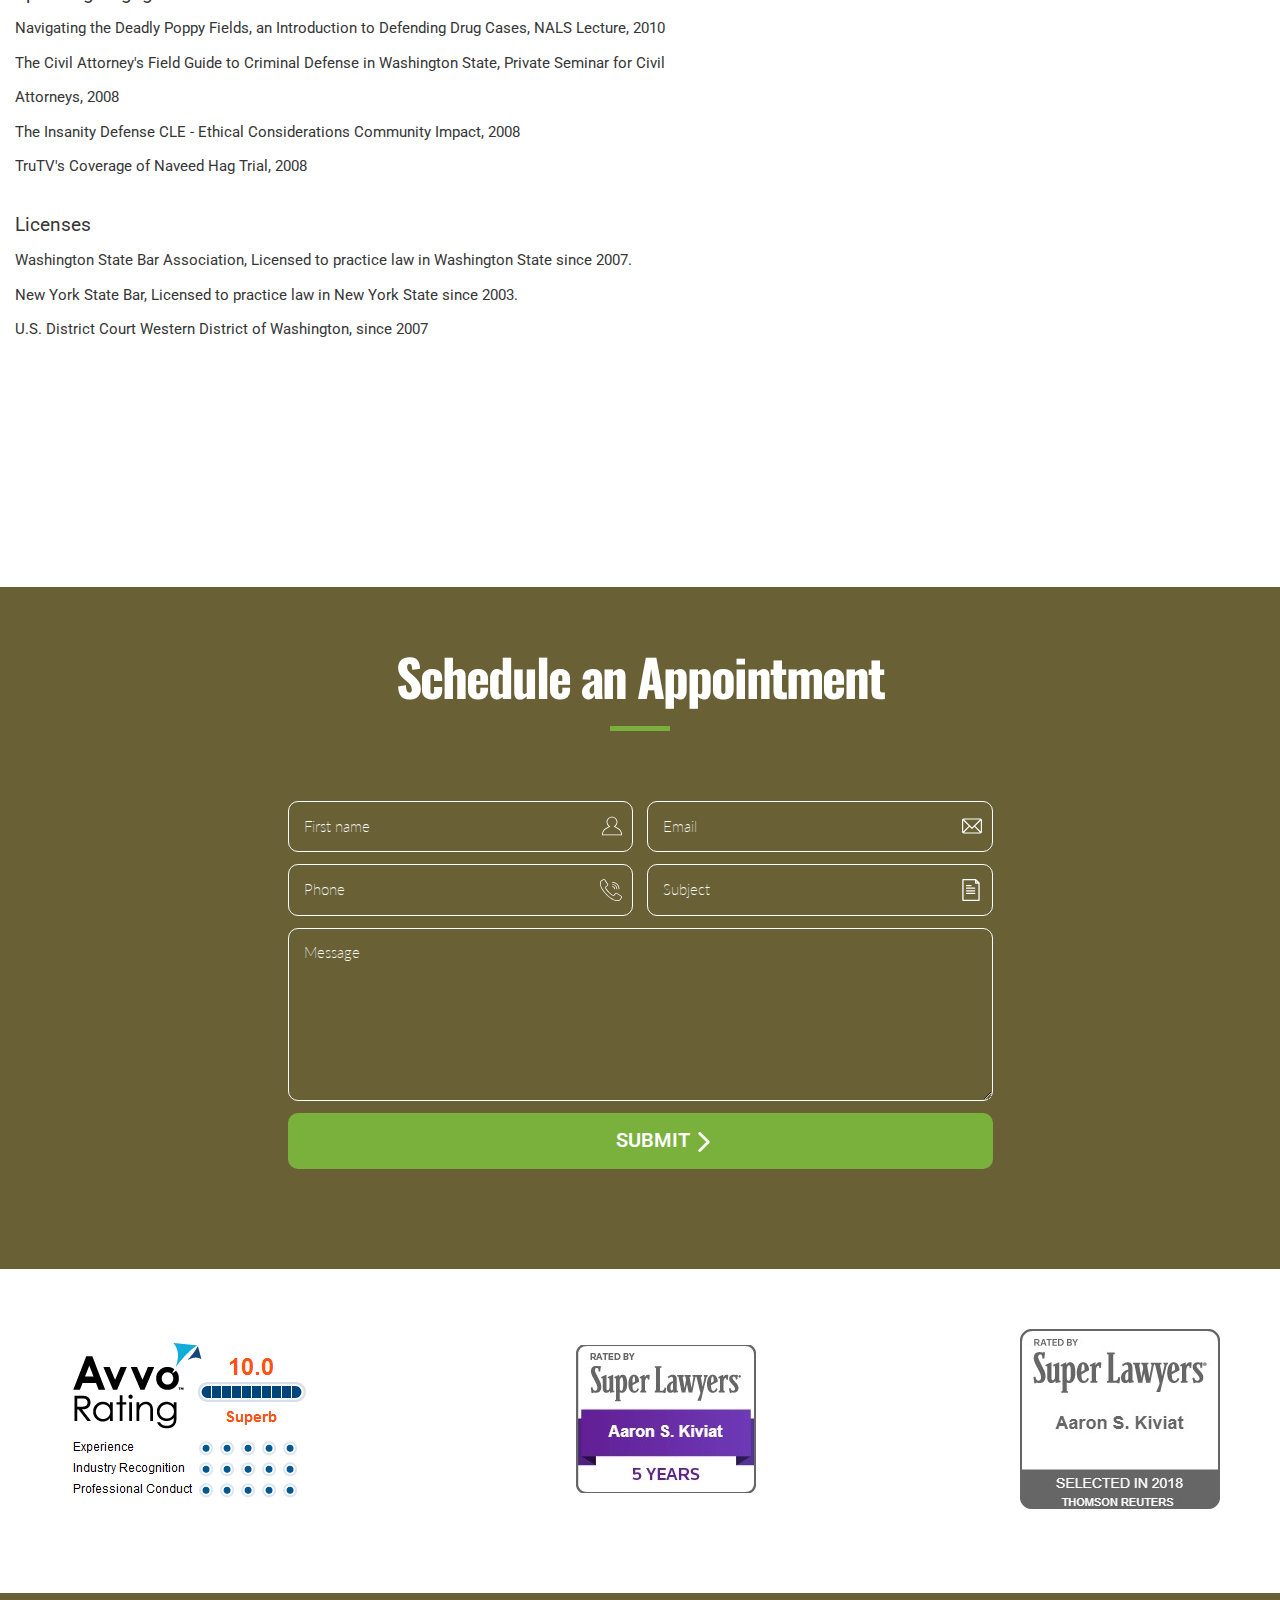
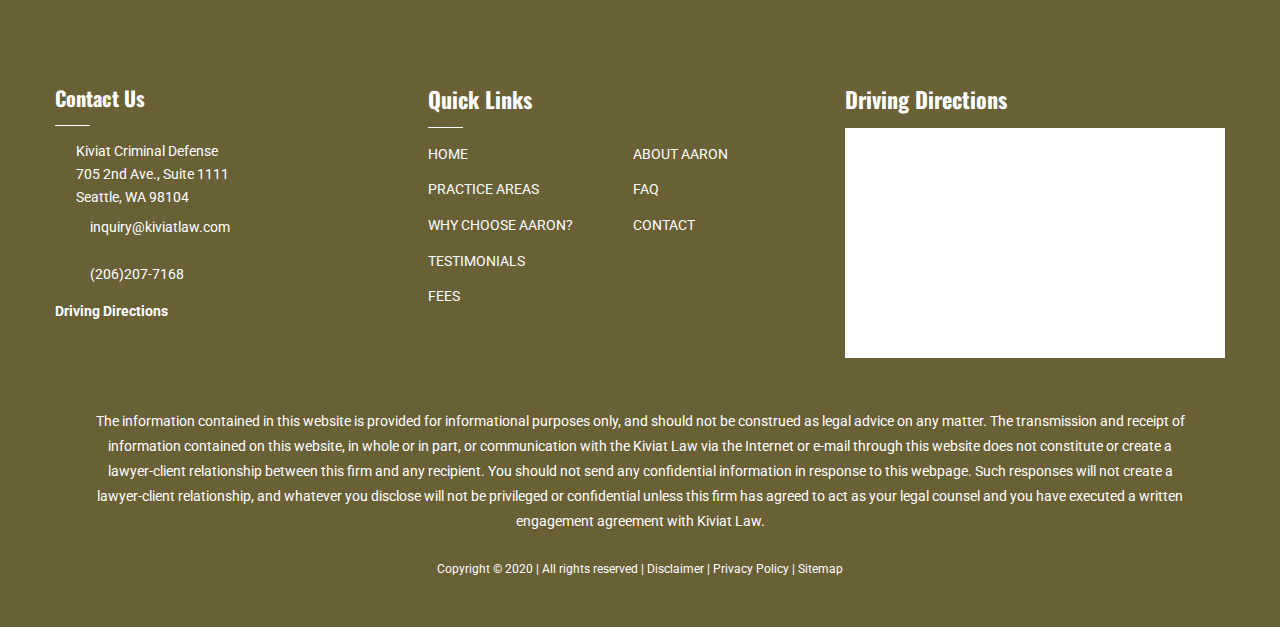
==== commit c15934df: "feat: mobile ver" ====
--- a/index-about-us.html
+++ b/index-about-us.html
@@ -91,7 +91,9 @@
             <div class="center-box">
               <div class="left-box">
                 <div class="bio-box">
-                  <img src="img/Aaron.jpg" class="bio-box__portrait">
+                  <div class="bio-box__portrait">
+                    <img src="img/Aaron.jpg">
+                  </div>
                   <div class="bio-box__content-box">
                     <h2 class="bio-box__name">Aaron Kiviat</h2>
                     <p class="bio-box__text">
--- a/css/style.css
+++ b/css/style.css
@@ -357,7 +357,6 @@
     display: block;
 }
 
-
 .reason-screen .mini__text {
     display: inline-block;
     margin: 5px 15px 25px;
@@ -370,7 +369,6 @@
 
 .testimonials-screen {
     display: block;
-    min-height: 850px;
     width: 100%;
     background: #696036 center;
     text-align: center;
@@ -1254,9 +1252,6 @@
 .faq__main-screen .right-box {
     width: 315px;
     display: block;
-    position: relative;
-    right: 50px;
-
 }
 
 .faq__main-screen .heading {
@@ -1270,63 +1265,6 @@
     font-size: 1.2rem;
 }
 
-.faq__main-screen .side-menu {
-    width: 100%;
-    box-sizing: border-box;
-    border: 1px solid #ebebeb;
-    background: #F9F9FA;
-    display: block;
-    margin-bottom: 17px;
-    margin-top: 10px;
-}
-
-.faq__main-screen .side-menu ul {
-    padding-inline-start: 0px;
-    list-style: none;
-}
-
-.faq__main-screen .side-menu li {
-    padding-inline-start: 0px;
-    list-style: none;
-}
-
-.faq__main-screen .side-menu__list {
-    margin: 20px 20px 0px;
-    font-size: 0.9rem;
-}
-
-.faq__main-screen .side-menu__link {
-    text-decoration: none;
-}
-
-.faq__main-screen .side-menu__main-area {
-    color: #000000;
-    font-weight: bold;
-    margin-bottom: 12px;
-    display: inline-block;
-}
-
-.faq__main-screen .side-menu__sub-area {
-    margin-bottom: 14px;
-    display: inline-block;
-    color: #656565;
-}
-
-.faq__main-screen .right-box__link {
-    text-decoration: none;
-    color: #FFFFFF;
-    padding: 18px 0px;
-    background: #7ab13c;
-    border-radius: 5px;
-    box-sizing: border-box;
-    display: block;
-    text-transform: uppercase;
-    font-size: 18px;
-    font-weight: 500;
-    width: 100%;
-    text-align: center;
-    
-}
 
 .testimonials__cover-screen {
     width: 100%;
@@ -1410,6 +1348,9 @@
     border: 1px solid #ebebeb;
     display: block;
     border-radius: 15px;
+    background: url(..//img/icons/quote-light-grey1.png) no-repeat top left;
+    background-size: 70px;
+    background-position: 30px 20px;
 }
 
 .testimonials__main-screen .quote-block__content {
@@ -1440,15 +1381,12 @@
     font-size: 1.2rem;
 }
 
-.testimonials__main-screen .right-box {
-    width: 315px;
-    display: block;
-    position: relative;
-    right: 50px;
-
-}
-
-.testimonials__main-screen .heading {
+.right-box {
+    width: 25%;
+    display: block;
+}
+
+.right-box__heading {
     color: #61582d;
     display: block;
     margin-bottom: 10px;
@@ -1459,52 +1397,52 @@
     font-size: 1.2rem;
 }
 
-.testimonials__main-screen .side-menu {
+.side-menu {
     width: 100%;
     box-sizing: border-box;
     border: 1px solid #ebebeb;
     background: #F9F9FA;
     display: block;
-    margin-bottom: 17px;
+    margin-bottom: 21px;
     margin-top: 10px;
 }
 
-.testimonials__main-screen .side-menu ul {
+.side-menu ul {
     padding-inline-start: 0px;
     list-style: none;
 }
 
-.testimonials__main-screen .side-menu li {
+.side-menu li {
     padding-inline-start: 0px;
     list-style: none;
 }
 
-.testimonials__main-screen .side-menu__list {
-    margin: 15px 20px 0px;
+.side-menu__list {
+    margin: 18px 20px 0px;
     font-size: 0.9rem;
 }
 
-.testimonials__main-screen .side-menu__link {
+.side-menu__link {
     text-decoration: none;
 }
 
-.testimonials__main-screen .side-menu__main-area {
+.side-menu__main-area {
     color: #000000;
     font-weight: bold;
     margin-bottom: 12px;
     display: inline-block;
 }
 
-.testimonials__main-screen .side-menu__sub-area {
+.side-menu__sub-area {
     margin-bottom: 14px;
     display: inline-block;
     color: #656565;
 }
 
-.testimonials__main-screen .right-box__link {
+.right-box__link {
     text-decoration: none;
     color: #FFFFFF;
-    padding: 18px 0px;
+    padding: 20px 0px;
     background: #7ab13c;
     border-radius: 5px;
     box-sizing: border-box;
@@ -1515,6 +1453,157 @@
     width: 100%;
     text-align: center;
 }
+
+/* about-us page */
+
+.about-us__cover-screen {
+    width: 100%;
+    height: 295px;
+    display: flex;
+    border-bottom: 5px solid #7ab13c;
+    background: url();
+    align-items: center;
+}
+
+.about-us__cover-screen .container {
+    display: block;
+    width: 100%;
+    text-align: center;
+}
+
+.about-us__cover-screen .title {
+    display: inline-block;
+    /* color: #FFFFFF; */
+    color: #000000;
+    margin-block-start: 0em;
+    margin-block-end: 0em;
+    margin-inline-start: 0px;
+    margin-inline-end: 0px;
+    font-size: 3.9rem;
+    font-weight: 400;
+    position: relative;
+    bottom: 12px;
+
+}
+
+.about-us__main-screen {
+    width: 100%;
+    display: block;
+    background: #FFFFFF;
+}
+
+.about-us__main-screen .container {
+    max-width: 1250px;
+    display: block;
+    margin: 20px auto 210px;
+}
+
+.about-us__main-screen .center-box {
+    display: flex;
+    width: 100%;
+    justify-content: space-between;
+}
+
+.about-us__main-screen .left-box {
+    width: 68%;
+    display: block;
+    margin-top: 14px;
+}
+
+.about-us__main-screen .breadcrumbs {
+    margin: 0px 0px 45px;
+    padding-inline-start: 0px;
+}
+
+.about-us__main-screen .breadcrumbs__item {
+    display: inline-block;
+}
+
+.about-us__main-screen .breadcrumbs__link {
+    text-decoration: none;
+    color: #777777;
+    font-size: 0.7rem;
+}
+
+.about-us__main-screen .breadcrumbs__item + .breadcrumbs__item::before {
+    content: '/';
+    padding: 0px 5px;
+}
+
+.about-us__main-screen .bio-box {
+    display: flex;
+    width: 100%;
+    margin-bottom: 38px;
+}
+
+.about-us__main-screen .bio-box__portrait {
+    display: block;
+    margin-right: 28px;
+    /*width: 34%;*/
+    width: 350%;
+    height: min-content;
+}
+
+.about-us__main-screen .bio-box__portrait img {
+    max-width: 100%;
+    height: auto;
+    border: solid 8px #e0e0e0;
+    display: block;
+}
+
+.about-us__main-screen .bio-box__content-box {
+    /* width: 300px; */
+    display: block;
+}
+
+.about-us__main-screen .bio-box__name {
+    color: #61582d;
+    display: inline-block;
+    margin-bottom: 11px;
+    margin-block-start: 0em;
+    font-size: 1.2rem;
+}
+
+.about-us__main-screen .bio-box__text {
+    display: inline-block;
+    line-height: 1.95;
+    font-weight: 500;
+    margin-bottom: 39px;
+    width: 100%;
+    margin-block-start: 0em;
+}
+
+.about-us__main-screen .experience-box {
+    display: block;
+    width: 100%;
+}
+
+.about-us__main-screen .experience-box__list {
+    padding-inline-start: 0px;
+    list-style: none;
+}
+
+.about-us__main-screen .experience-box__main-item {
+    padding-inline-start: 0px;
+    list-style: none;
+    font-size: 1.14rem;
+    margin-bottom: 16px;
+    display: block;
+}
+
+.about-us__main-screen .experience-box__main-item + ul {
+    padding-inline-start: 0px;
+    margin-bottom: 38px;
+}
+
+.about-us__main-screen .experience-box__sub-item {
+    padding-inline-start: 0px;
+    list-style: none;
+    font-size: 0.9rem;
+    display: block;
+    margin-bottom: 17px;
+}
+
 
 @media screen and (max-width: 1270px) {
     .container {
@@ -1555,6 +1644,12 @@
     }
 }
 
+@media screen and (max-width: 850px) {
+    header .menu {
+        display: none;
+    }
+}
+
 @media screen and (max-width: 767px) {
     html,
     body {
@@ -1589,10 +1684,196 @@
     .info-box__text {
         font-size: 18px;
     }
-}
-
-@media screen and (max-width: 669px) {
+
+    .about-us__main-screen .center-box {
+        flex-direction: column-reverse;
+    }
+
+    .right-box {
+        width: 100%;
+        margin-bottom: 20px;
+    }
+
+    .about-us__main-screen .left-box {
+        width: 100%;
+    }
+
+    .about-us__main-screen .container {
+        margin-bottom: 70px;
+    }
+}
+
+@media screen and (max-width: 600px) {
     .info-box {
-        /*text-align: left;*/
+        text-align: left;
+    }
+
+    header .top .container {
+        display: block;
+    }
+
+    header .logo {
+        margin-bottom: 20px;
+    }
+}
+
+@media screen and (max-width: 575px) {
+    html, body {
+        font-size: 13px;
+    }
+
+    .cover-screen {
+        padding-top: 100px;
+        padding-bottom: 100px;
+    }
+
+    .cover-screen .title {
+        font-size: 2rem;
+    }
+
+    .cover-screen .button-to-contact {
+        font-size: 14px;
+    }
+
+    .practices-screen .wrap-box {
+        display: block;
+    }
+
+    .practices-screen .block-link {
+        width: 100%;
+        background-color: #f9f9f9 !important;
+    }
+
+    .practices-screen .block-link:nth-child(even) {
+        background: #FFFFFF !important;
+    }
+
+    .application-screen .block-form {
+        width: 100%;
+    }
+
+    .badge-screen .container {
+        justify-content: center;
+    }
+
+    .badge-screen .box-link {
+        margin-bottom: 15px;
+    }
+
+    footer .quick-links {
+        margin-top: 20px;
+    }
+
+    .reason-screen .mini {
+        width: 100%;
+    }
+
+    .reason-screen .block {
+        box-sizing: border-box;
+    }
+
+    .reason-screen .block .title {
+        margin: 10px;
+        font-size: 2rem;
+    }
+
+    .testimonials-screen .title {
+        font-size: 2rem;
+    }
+
+    .testimonials-screen .title::before {
+        height: 40px;
+    }
+
+    .testimonials-screen .comment__text {
+        margin: 15px;
+    }
+
+    .testimonials-screen .comment__stars {
+        margin-top: 20px;
+    }
+
+    .testimonials-screen .comment__cloud {
+        min-height: initial;
+        padding-bottom: 23px;
+    }
+
+    .testimonials-screen .comment__cloud::after {
+        height: 40px;
+        width: 40px;
+        transform: rotate(45deg) skew(10deg, 10deg) translate(-10px, 37px);
+    }
+
+    .testimonials-screen .comment {
+        margin-bottom: 40px;
+    }
+
+    .testimonials-screen .comment__client-name {
+        font-size: 14px;
+    }
+
+    .testimonials-screen .comment__place {
+        font-size: 12px;
+    }
+
+    .testimonials-screen .read-more {
+        font-size: 14px;
+    }
+
+    .carusel__nav {
+        height: 25px;
+        width: 25px;
+    }
+
+    .practices-screen .title {
+        font-size: 2rem;
+    }
+
+    .quotes-screen .box::before {
+        top: 10px;
+        left: 10px;
+        height: 50px;
+        width: 50px;
+    }
+
+    .quotes-screen .box .content {
+        margin: 15px;
+    }
+
+    .phone-screen .title {
+        font-size: 2rem;
+    }
+
+    .phone-screen .link {
+        font-size: 14px;
+    }
+
+    .application-screen .title {
+        font-size: 2rem;
+    }
+
+    .application-screen .submit-form {
+        padding-left: 4%;
+        margin-bottom: 40px;
+    }
+
+    .badge-screen .container {
+        margin-bottom: 30px;
+    }
+
+    footer .top-box {
+        margin-top: 30px;
+    }
+
+    .about-us__main-screen .bio-box__portrait {
+        display: none;
+    }
+
+    .right-box__link {
+        font-size: 14px;
+    }
+
+    .about-us__cover-screen {
+        height: 150px;
     }
 }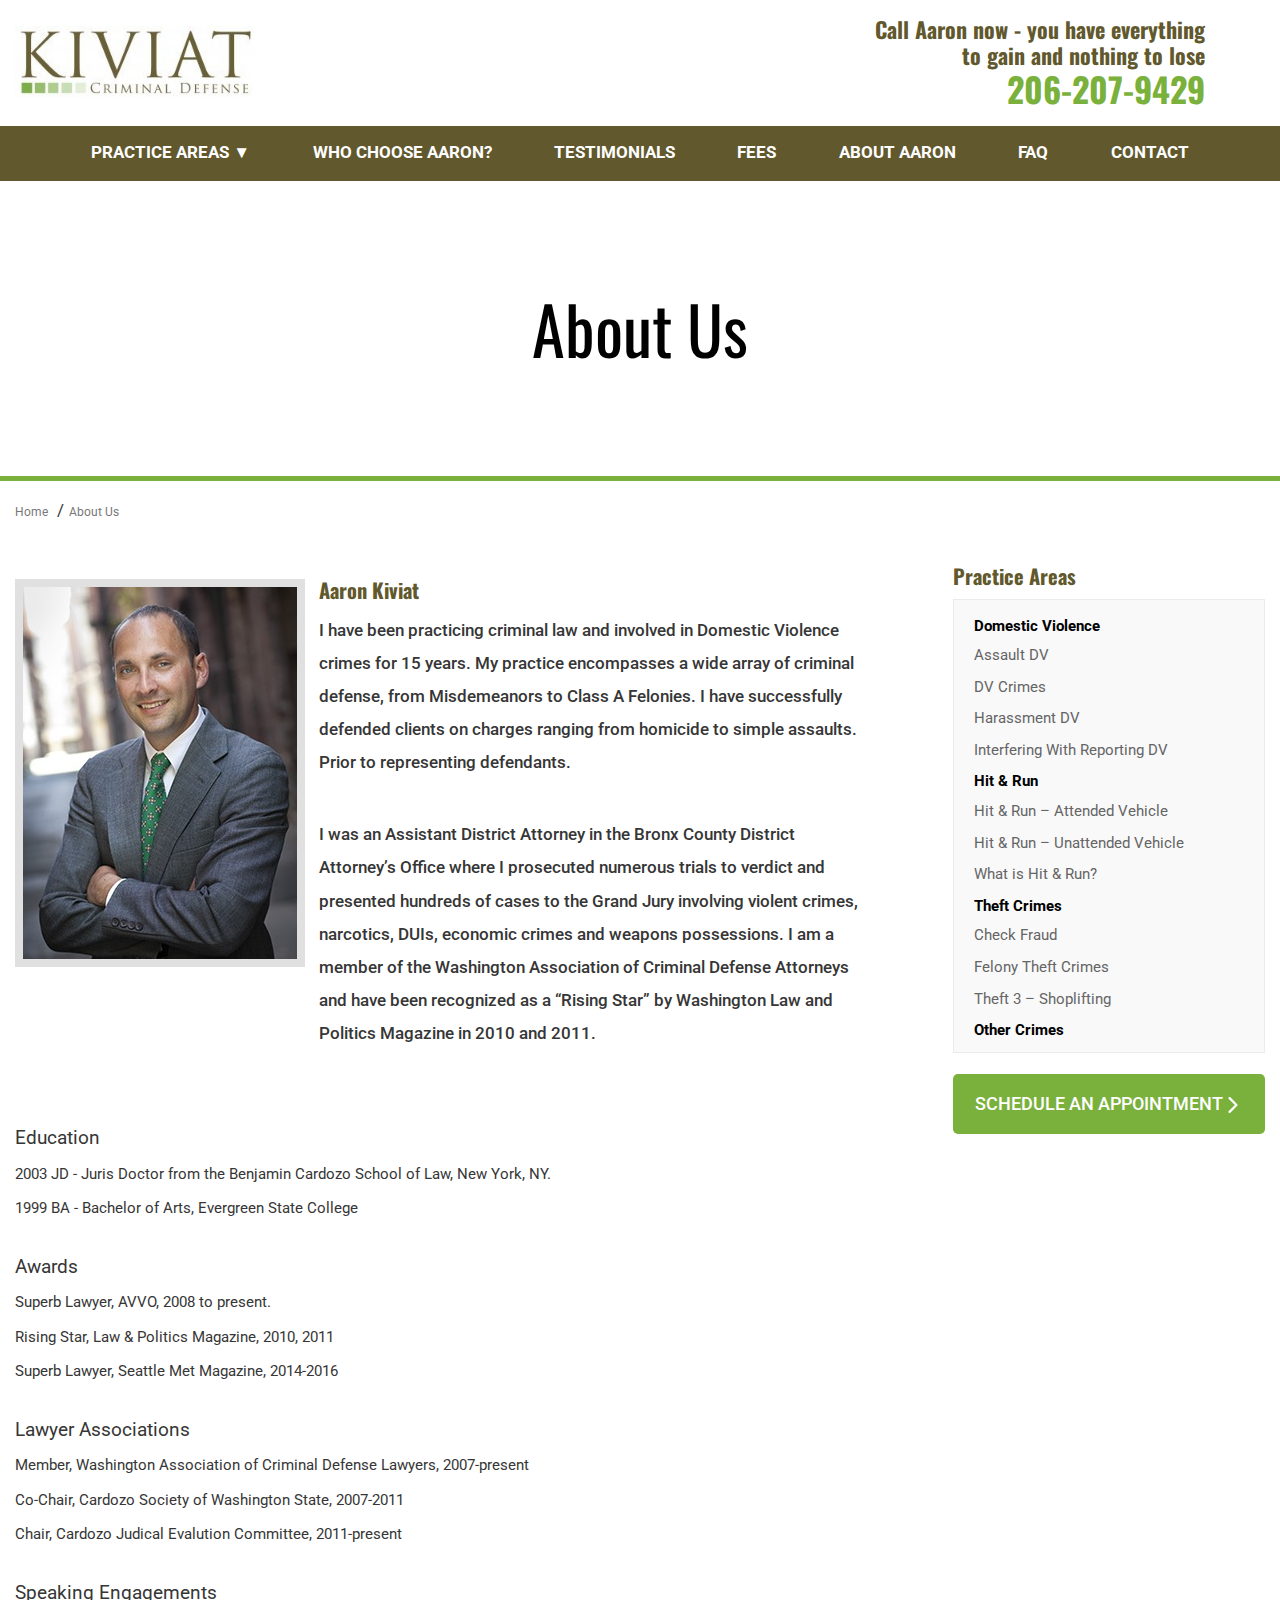
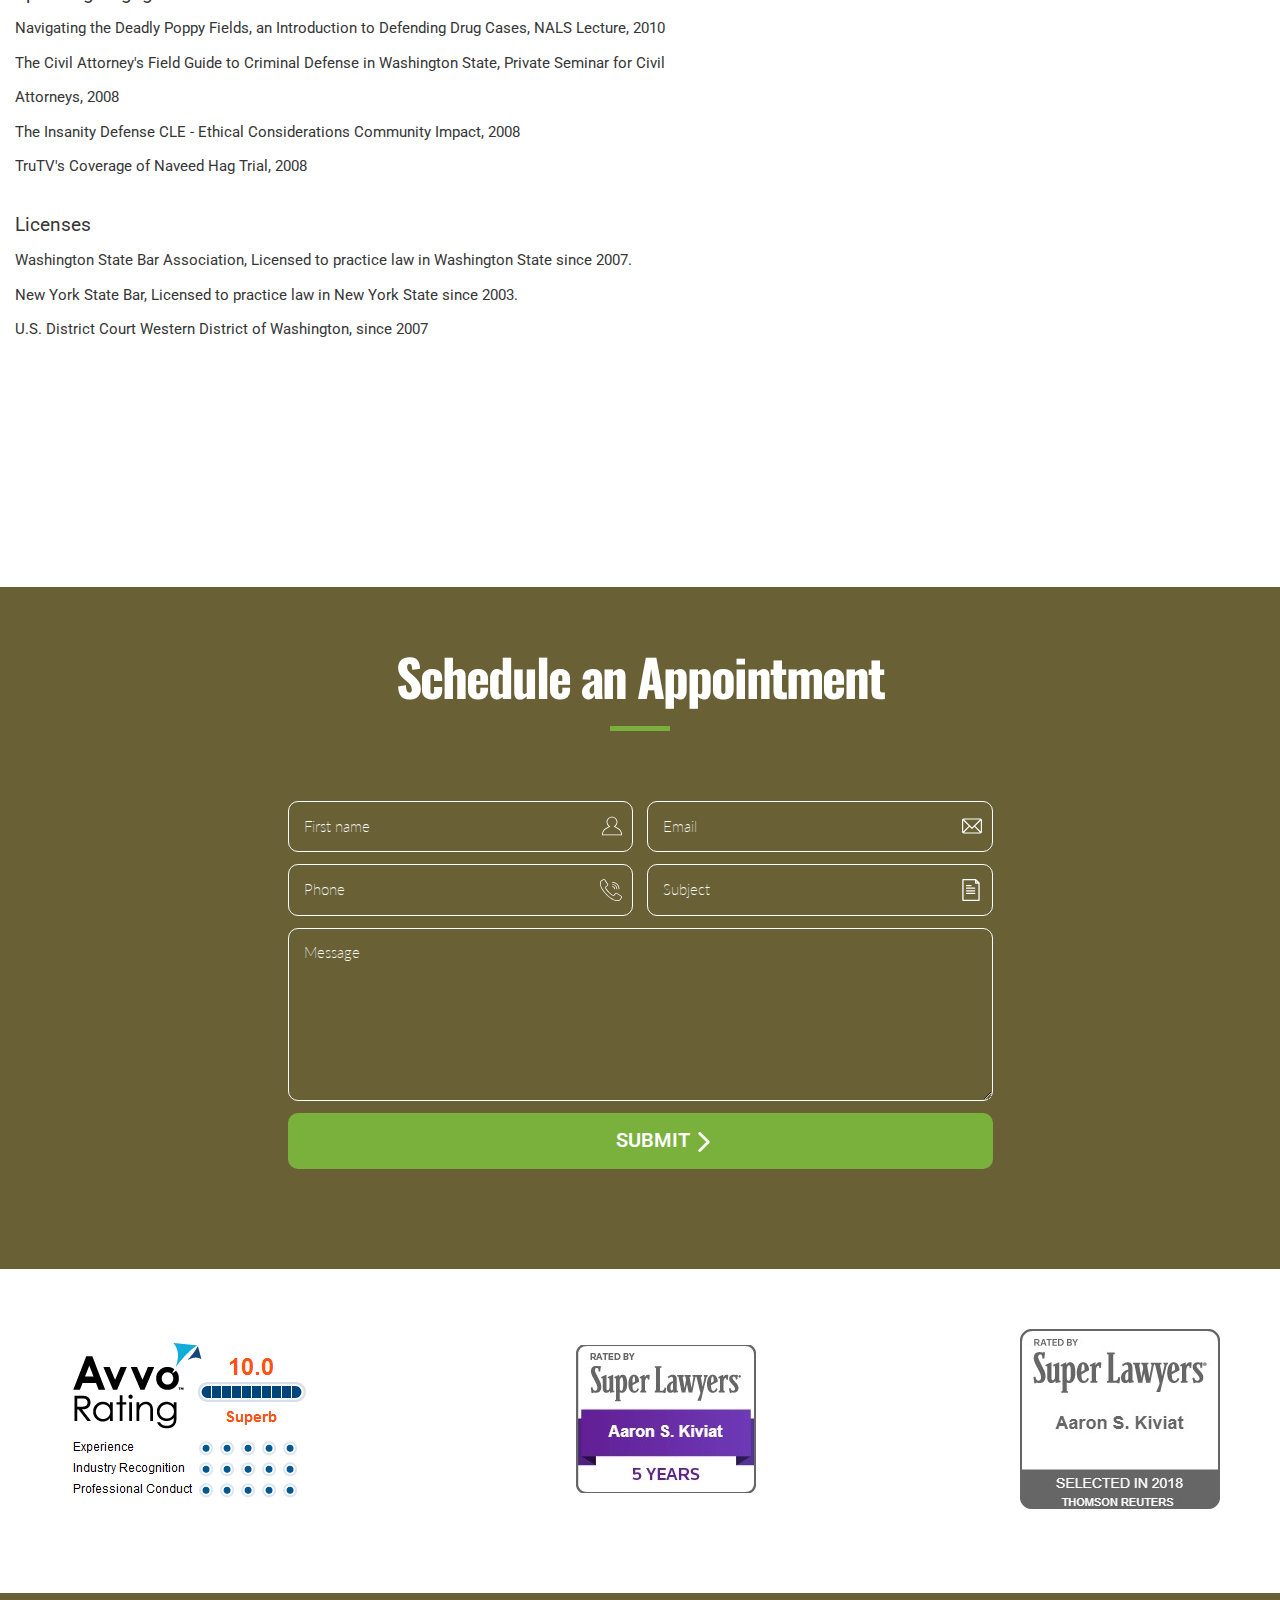
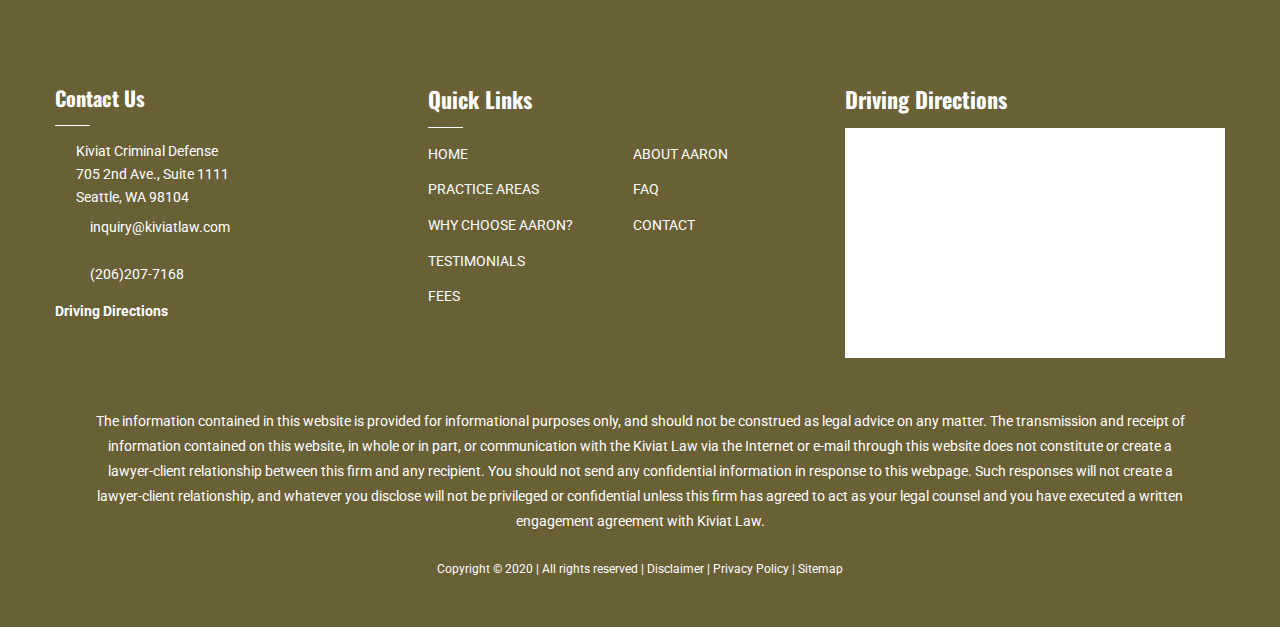
==== commit 6616bb0d: "feat: mobile menu" ====
--- a/index-about-us.html
+++ b/index-about-us.html
@@ -26,6 +26,7 @@
           </div>
           <div class="navbar">
             <div class="container">
+              <button class="navbar__mobile-btn" onclick="toggleMenu()"></button>
               <ul class="menu">
                 <li class="dropdown">
                   <a href="#" class="menu__link"><span class="menu__name">Practice areas ▼</span></a>
@@ -257,5 +258,6 @@
             </div>
           </div>
         </footer>
+        <script src="js/main.js"></script>
       </body>
     </html>--- a/css/style.css
+++ b/css/style.css
@@ -119,6 +119,17 @@
     
 }
 
+.navbar__mobile-btn {
+    display: none;
+    outline: none;
+    border: none;
+    background: url(../img/icons/menu.svg) no-repeat center;
+    background-size: contain;
+    width: 35px;
+    height: 35px;
+    margin-top: 10px;
+}
+
 header .navbar .container {
     max-width: 1160px;
     width: 100%;
@@ -126,6 +137,7 @@
     display: block;
     height: 55px;
     align-items: center;
+    position: relative;
 }
 
 header .menu {
@@ -140,13 +152,23 @@
     text-decoration: none;
     display: inline-block;
     /* margin: 0px 10px; */
-}
+    transition: 0.4s;
+}
+
+/* header .menu__link:hover {
+    color: #cfcec5;
+} */
 
 header .menu__name {
     color: #FFFFFF;
     text-transform: uppercase;
     font-weight: bold;
-    
+    transition: 0.4s;
+}
+
+header .menu__name:hover {
+    /* color: #cfcec5; */
+    color: #e2e2e2;
 }
 
 header li {
@@ -230,6 +252,7 @@
     font-size: 19px;
     font-weight: 500;
     letter-spacing: 1px;
+    transition: 0.3s;
 }
 
 .cover-screen .button-to-contact:hover {
@@ -422,6 +445,7 @@
 .testimonials-screen .carusel-inner {
     display: flex;
     margin: 0 auto;
+    transition: .3s transform;
 }
 
 .testimonials-screen .comment {
@@ -523,6 +547,7 @@
     width: 45px;
     position: absolute;
     top: 24%;
+    z-index: 99;
 }
 
 .carusel__prev {
@@ -547,6 +572,7 @@
     font-size: 19px;
     font-weight: 500;
     letter-spacing: .7px;
+    transition: 0.3s;
 }
 
 .testimonials-screen .read-more:hover {
@@ -604,13 +630,13 @@
     box-sizing: border-box;
 }
 
-.practices-screen .block-link:nth-child(even):hover {
+/* .practices-screen .block-link:nth-child(even):hover {
     background: lightgrey;
 }
 
 .practices-screen .block-link:hover {
      background: lightgrey;
-}
+} */
 
 .practices-screen .block-link:nth-child(even) {
     background: #FFFFFF;
@@ -774,10 +800,11 @@
     border-radius: 50px;
     display: inline-block;
     letter-spacing: .7px;
+    transition: 0.4s;
 }
 
 .phone-screen .link:hover {
-    background: #666666;
+    background: #e2e2e2;
 }
 
 .application-screen {
@@ -896,6 +923,7 @@
     border: 0px;
     margin-bottom: 100px;
     padding-left: 50px;
+    transition: 0.3s;
 }
 
 .application-screen .submit-form:hover {
@@ -1017,6 +1045,11 @@
     color: #FFFFFF;
     text-decoration: none;
     font-size: 0.8rem;
+    transition: 0.4s;
+}
+
+footer .contact-us__link:hover {
+    color: rgb(207, 206, 197);  
 }
 
 footer .contact-us__way__link {
@@ -1024,6 +1057,11 @@
     color: #FFFFFF;
     text-decoration: none;
     font-weight: bold;
+    transition: 0.3s;
+}
+
+footer .contact-us__way__link:hover {
+    color: #ebebeb;
 }
 
 footer .quick-links {
@@ -1062,6 +1100,11 @@
     text-transform: uppercase;
     font-size: 0.8rem;
     color: #FFFFFF;
+    transition: 0.4s;
+}
+
+footer .quick-links__link:hover {
+    color: rgb(207, 206, 197);
 }
 
 footer .directions {
@@ -1147,8 +1190,6 @@
     font-size: 3.9rem;
     font-weight: 400;
     position: relative;
-    right: 30px;
-    bottom: 12px;
 }
 
 .faq__main-screen {
@@ -1169,7 +1210,7 @@
 }
 
 .faq__main-screen .left-box {
-    width: 853px;
+    width: 68%;
     display: block;
     margin-right: auto;
     margin-top: 35px;
@@ -1250,7 +1291,7 @@
 }
 
 .faq__main-screen .right-box {
-    width: 315px;
+    width: 25%;
     display: block;
 }
 
@@ -1292,9 +1333,6 @@
     font-size: 3.9rem;
     font-weight: 400;
     position: relative;
-    right: 30px;
-    bottom: 12px;
-
 }
 
 .testimonials__main-screen {
@@ -1315,7 +1353,7 @@
 }
 
 .testimonials__main-screen .left-box {
-    width: 853px;
+    width: 68%;
     display: block;
     margin-right: auto;
     margin-top: 35px;
@@ -1431,12 +1469,22 @@
     font-weight: bold;
     margin-bottom: 12px;
     display: inline-block;
+    transition: 0.4s;
+}
+
+.side-menu__main-area:hover {
+    color: #383838;
 }
 
 .side-menu__sub-area {
     margin-bottom: 14px;
     display: inline-block;
     color: #656565;
+    transition: 0.4s;
+}
+
+.side-menu__sub-area:hover {
+    color:#222;
 }
 
 .right-box__link {
@@ -1452,6 +1500,11 @@
     font-weight: 500;
     width: 100%;
     text-align: center;
+    transition: 0.3s;
+}
+
+.right-box__link:hover {
+    background: #666666;
 }
 
 /* about-us page */
@@ -1481,9 +1534,6 @@
     margin-inline-end: 0px;
     font-size: 3.9rem;
     font-weight: 400;
-    position: relative;
-    bottom: 12px;
-
 }
 
 .about-us__main-screen {
@@ -1647,6 +1697,24 @@
 @media screen and (max-width: 850px) {
     header .menu {
         display: none;
+        position: absolute;
+        top: 45px;
+        left: 0;
+        padding-left: 15px;
+        box-sizing: border-box;
+        background-color: #696036;
+    }
+
+    .navbar__mobile-btn {
+        display: block;
+    }
+
+    header .menu_show {
+        display: block;
+    }
+
+    header .menu > li > .menu__link {
+        padding: 10px 0;
     }
 }
 
@@ -1685,20 +1753,22 @@
         font-size: 18px;
     }
 
-    .about-us__main-screen .center-box {
-        flex-direction: column-reverse;
+    .center-box {
+        flex-direction: column-reverse !important;
     }
 
     .right-box {
-        width: 100%;
+        width: 100% !important;
         margin-bottom: 20px;
     }
 
-    .about-us__main-screen .left-box {
-        width: 100%;
-    }
-
-    .about-us__main-screen .container {
+    .left-box {
+        width: 100% !important;
+    }
+
+    .about-us__main-screen .container,
+    .faq__main-screen .container,
+    .testimonials__main-screen .container {
         margin-bottom: 70px;
     }
 }
@@ -1873,7 +1943,34 @@
         font-size: 14px;
     }
 
-    .about-us__cover-screen {
+    .about-us__cover-screen,
+    .faq__cover-screen,
+    .testimonials__cover-screen {
         height: 150px;
     }
+
+    .about-us__main-screen .container,
+    .faq__main-screen .container,
+    .testimonials__main-screen .container {
+        margin-bottom: 40px;
+    }
+
+    .testimonials__main-screen .quote-block {
+        background-size: 30px;
+        background-position: 10px 10px;
+    }
+
+    .testimonials__main-screen .quote-block__content {
+        margin: 15px;
+    }
+
+    .testimonials__main-screen .quote-block__ocupation {
+        font-size: 1.1rem;
+    }
+
+    .testimonials__cover-screen .title,
+    .about-us__cover-screen .title,
+    .faq__cover-screen .title {
+        font-size: 3rem;
+    }
 }